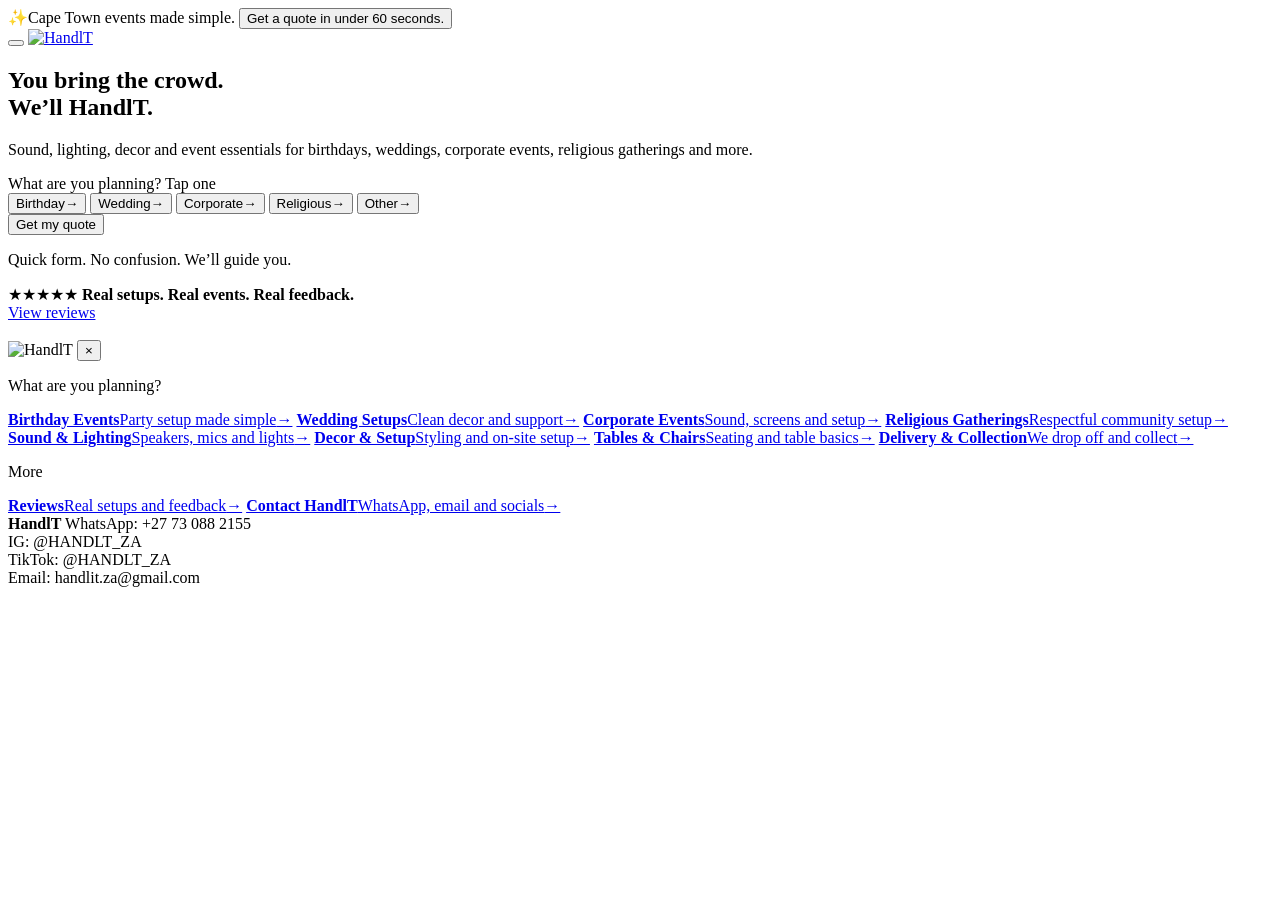
==== index.html @ 9e8d637f "index.html This commit adds a new HTML file for the HandlT event setup service, including meta tags," ====
<!doctype html>
<html lang="en">
<head>
  <meta charset="utf-8">
  <meta name="viewport" content="width=device-width, initial-scale=1, viewport-fit=cover">
  <meta name="theme-color" content="#F5E6CA">
  <meta name="description" content="HandlT makes event setup simple. Choose your event type and get a quote for sound, lighting, decor and essentials in under 60 seconds.">
  <link rel="preload" href="assets/handlt-logo.png" as="image">
  <title>HandlT | You bring the crowd. We&rsquo;ll HandlT.</title>
  <link rel="preconnect" href="https://fonts.googleapis.com">
  <link rel="preconnect" href="https://fonts.gstatic.com" crossorigin>
  <link rel="stylesheet" href="https://fonts.googleapis.com/css2?family=Inter:wght@400;500;600;700;800&family=Montserrat:wght@600;700;800;900&display=swap">
  <link rel="stylesheet" href="styles.css">
</head>
<body class="home">
  <div class="page-shell">
    <div class="announcement" role="banner"><span aria-hidden="true">&#10024;</span><span>Cape Town events made simple. <button type="button" data-open-quote>Get a quote in under 60 seconds.</button></span></div>
    <header class="topbar" aria-label="Main header">
      <button class="icon-button" type="button" aria-label="Open menu" aria-controls="site-menu" aria-expanded="false" data-open-menu>
        <span class="menu-lines" aria-hidden="true"><span></span></span>
      </button>
      <a class="brand" href="index.html" aria-label="HandlT home"><img src="assets/handlt-logo.png" alt="HandlT"></a>
    </header>

    <main class="landing" id="main">
      <section class="hero-copy" aria-labelledby="hero-title">
        <h1 class="hero-title" id="hero-title">You bring the crowd.<br><span class="accent">We&rsquo;ll HandlT.</span></h1>
        <p class="hero-subtitle">Sound, lighting, decor and event essentials for birthdays, weddings, corporate events, religious gatherings and more.</p>
        <div class="section-kicker" aria-label="Choose what you are planning">
          <span>What are you planning?</span>
          <span>Tap one</span>
        </div>
      </section>

      <section class="event-grid" aria-label="Popular event types">
        <button class="event-card" type="button" data-event="Birthday" data-open-quote><span class="card-art" aria-hidden="true"><img src="assets/birthday-collage.svg" alt=""></span><span class="card-footer"><span class="card-title">Birthday</span><span class="card-arrow" aria-hidden="true">&rarr;</span></span></button>
        <button class="event-card" type="button" data-event="Wedding" data-open-quote><span class="card-art" aria-hidden="true"><img src="assets/wedding-collage.svg" alt=""></span><span class="card-footer"><span class="card-title">Wedding</span><span class="card-arrow" aria-hidden="true">&rarr;</span></span></button>
        <button class="event-card" type="button" data-event="Corporate" data-open-quote><span class="card-art" aria-hidden="true"><img src="assets/corporate-collage.svg" alt=""></span><span class="card-footer"><span class="card-title">Corporate</span><span class="card-arrow" aria-hidden="true">&rarr;</span></span></button>
        <button class="event-card" type="button" data-event="Religious" data-open-quote><span class="card-art" aria-hidden="true"><img src="assets/religious-collage.svg" alt=""></span><span class="card-footer"><span class="card-title">Religious</span><span class="card-arrow" aria-hidden="true">&rarr;</span></span></button>
        <button class="event-card" type="button" data-event="Other" data-open-quote><span class="card-art" aria-hidden="true"><img src="assets/other-collage.svg" alt=""></span><span class="card-footer"><span class="card-title">Other</span><span class="card-arrow" aria-hidden="true">&rarr;</span></span></button>
      </section>

      <section class="quote-inline" aria-label="Get a quote">
        <button class="primary-cta" type="button" data-open-quote>Get my quote</button>
        <p class="cta-helper">Quick form. No confusion. We&rsquo;ll guide you.</p>
      </section>
    </main>

    <section class="trust-strip" aria-label="Reviews and social proof">
      <div class="trust-copy">
        <span class="stars" aria-label="Five stars">&#9733;&#9733;&#9733;&#9733;&#9733;</span>
        <strong>Real setups. Real events. Real feedback.</strong>
      </div>
      <a href="reviews.html">View reviews</a>
    </section>
  </div>

  <a class="floating-chat" href="https://wa.me/27730882155?text=Hi%20HandlT%2C%20I%20need%20help%20with%20an%20event%20quote." target="_blank" rel="noopener" aria-label="Chat to HandlT on WhatsApp"><img src="assets/chat-bubble.svg" alt=""></a>

  <div class="drawer-scrim" data-close-menu></div>
  <aside class="drawer" id="site-menu" aria-label="HandlT menu" aria-hidden="true">
    <div class="drawer-head">
      <img class="drawer-logo" src="assets/handlt-logo.png" alt="HandlT">
      <button class="close-button" type="button" aria-label="Close menu" data-close-menu>&times;</button>
    </div>

    <p class="drawer-section-title">What are you planning?</p>
    <nav class="menu-list" aria-label="Service navigation">
      <a class="menu-item" href="quote.html?event=Birthday"><span class="menu-thumb"><img src="assets/birthday-collage.svg" alt=""></span><span class="menu-text"><strong>Birthday Events</strong><span>Party setup made simple</span></span><span class="menu-item-arrow">&rarr;</span></a>
      <a class="menu-item" href="quote.html?event=Wedding"><span class="menu-thumb"><img src="assets/wedding-collage.svg" alt=""></span><span class="menu-text"><strong>Wedding Setups</strong><span>Clean decor and support</span></span><span class="menu-item-arrow">&rarr;</span></a>
      <a class="menu-item" href="quote.html?event=Corporate"><span class="menu-thumb"><img src="assets/corporate-collage.svg" alt=""></span><span class="menu-text"><strong>Corporate Events</strong><span>Sound, screens and setup</span></span><span class="menu-item-arrow">&rarr;</span></a>
      <a class="menu-item" href="quote.html?event=Religious"><span class="menu-thumb"><img src="assets/religious-collage.svg" alt=""></span><span class="menu-text"><strong>Religious Gatherings</strong><span>Respectful community setup</span></span><span class="menu-item-arrow">&rarr;</span></a>
      <a class="menu-item" href="services.html#sound"><span class="menu-thumb"><img src="assets/sound-collage.svg" alt=""></span><span class="menu-text"><strong>Sound &amp; Lighting</strong><span>Speakers, mics and lights</span></span><span class="menu-item-arrow">&rarr;</span></a>
      <a class="menu-item" href="services.html#decor"><span class="menu-thumb"><img src="assets/wedding-collage.svg" alt=""></span><span class="menu-text"><strong>Decor &amp; Setup</strong><span>Styling and on-site setup</span></span><span class="menu-item-arrow">&rarr;</span></a>
      <a class="menu-item" href="services.html#tables"><span class="menu-thumb"><img src="assets/other-collage.svg" alt=""></span><span class="menu-text"><strong>Tables &amp; Chairs</strong><span>Seating and table basics</span></span><span class="menu-item-arrow">&rarr;</span></a>
      <a class="menu-item" href="services.html#delivery"><span class="menu-thumb"><img src="assets/other-collage.svg" alt=""></span><span class="menu-text"><strong>Delivery &amp; Collection</strong><span>We drop off and collect</span></span><span class="menu-item-arrow">&rarr;</span></a>
    </nav>

    <p class="drawer-section-title">More</p>
    <nav class="menu-list" aria-label="More navigation">
      <a class="menu-item" href="reviews.html"><span class="menu-thumb"><img src="assets/reviews-star.svg" alt=""></span><span class="menu-text"><strong>Reviews</strong><span>Real setups and feedback</span></span><span class="menu-item-arrow">&rarr;</span></a>
      <a class="menu-item" href="contact.html"><span class="menu-thumb"><img src="assets/chat-bubble.svg" alt=""></span><span class="menu-text"><strong>Contact HandlT</strong><span>WhatsApp, email and socials</span></span><span class="menu-item-arrow">&rarr;</span></a>
    </nav>

    <div class="drawer-contact">
      <strong>HandlT</strong>
      WhatsApp: +27 73 088 2155<br>
      IG: @HANDLT_ZA<br>
      TikTok: @HANDLT_ZA<br>
      Email: handlit.za@gmail.com
    </div>
  </aside>

  <div class="modal-scrim" data-modal hidden>
    <section class="quote-panel" role="dialog" aria-modal="true" aria-labelledby="quote-title">
      <div class="quote-head">
        <div>
          <p>Event quote</p>
          <h2 id="quote-title">Tell us what you need.</h2>
        </div>
        <button class="close-button" type="button" aria-label="Close quote form" data-close-quote>&times;</button>
      </div>

        <form class="form-grid" data-quote-form>
          <div class="form-row two">
            <label>Event type
              <select class="input" name="eventType" required>
                <option value="">Choose one</option>
                <option>Birthday</option>
                <option>Wedding</option>
                <option>Corporate</option>
                <option>Religious</option>
                <option>Other</option>
              </select>
            </label>
            <label>Event date
              <input class="input" type="date" name="eventDate" required>
            </label>
          </div>

          <div class="form-row two">
            <label>Area / location
              <input class="input" name="location" autocomplete="address-level2" placeholder="Cape Town, venue, area" required>
            </label>
            <label>Guests
              <input class="input" type="number" name="guests" min="1" placeholder="80" required>
            </label>
          </div>

          <fieldset class="checkbox-group">
            <legend>What do you need?</legend>
            <div class="check-pills">
              <label class="check-pill"><input type="checkbox" name="needs" value="Sound"><span>Sound</span></label>
              <label class="check-pill"><input type="checkbox" name="needs" value="Lighting"><span>Lighting</span></label>
              <label class="check-pill"><input type="checkbox" name="needs" value="Decor"><span>Decor</span></label>
              <label class="check-pill"><input type="checkbox" name="needs" value="Tables"><span>Tables</span></label>
              <label class="check-pill"><input type="checkbox" name="needs" value="Chairs"><span>Chairs</span></label>
              <label class="check-pill"><input type="checkbox" name="needs" value="Delivery"><span>Delivery</span></label>
            </div>
          </fieldset>

          <div class="form-row two">
            <label>Name
              <input class="input" name="name" autocomplete="name" placeholder="Your name" required>
            </label>
            <label>WhatsApp number
              <input class="input" name="phone" inputmode="tel" autocomplete="tel" placeholder="073 088 2155" required>
            </label>
          </div>

          <div class="form-row">
            <label>Extra notes
              <textarea class="input" name="notes" placeholder="Tell us the vibe, venue, timing or what you already have."></textarea>
            </label>
          </div>

          <div class="file-row" aria-label="Optional uploads">
            <label class="file-tile">Inspiration photo<input type="file" name="inspiration" accept="image/*"></label>
            <label class="file-tile">Venue photo<input type="file" name="venue" accept="image/*"></label>
          </div>

          <div class="form-actions">
            <button class="primary-cta" type="submit">Get my quote</button>
            <p class="form-note">This opens WhatsApp with your details ready to send. You can attach your photos there too.</p>
          </div>
        </form>

        <div class="success-box" data-success>
          <strong>Thanks, we&rsquo;ve got your event details.</strong>
          The HandlT team will contact you shortly with the best setup options. WhatsApp should already be open with your message ready &mdash; just hit send.
          <a href="https://wa.me/27730882155" target="_blank" rel="noopener" data-whatsapp-summary>Open WhatsApp again</a>
        </div>
    </section>
  </div>

  <script src="app.js"></script>
</body>
</html>
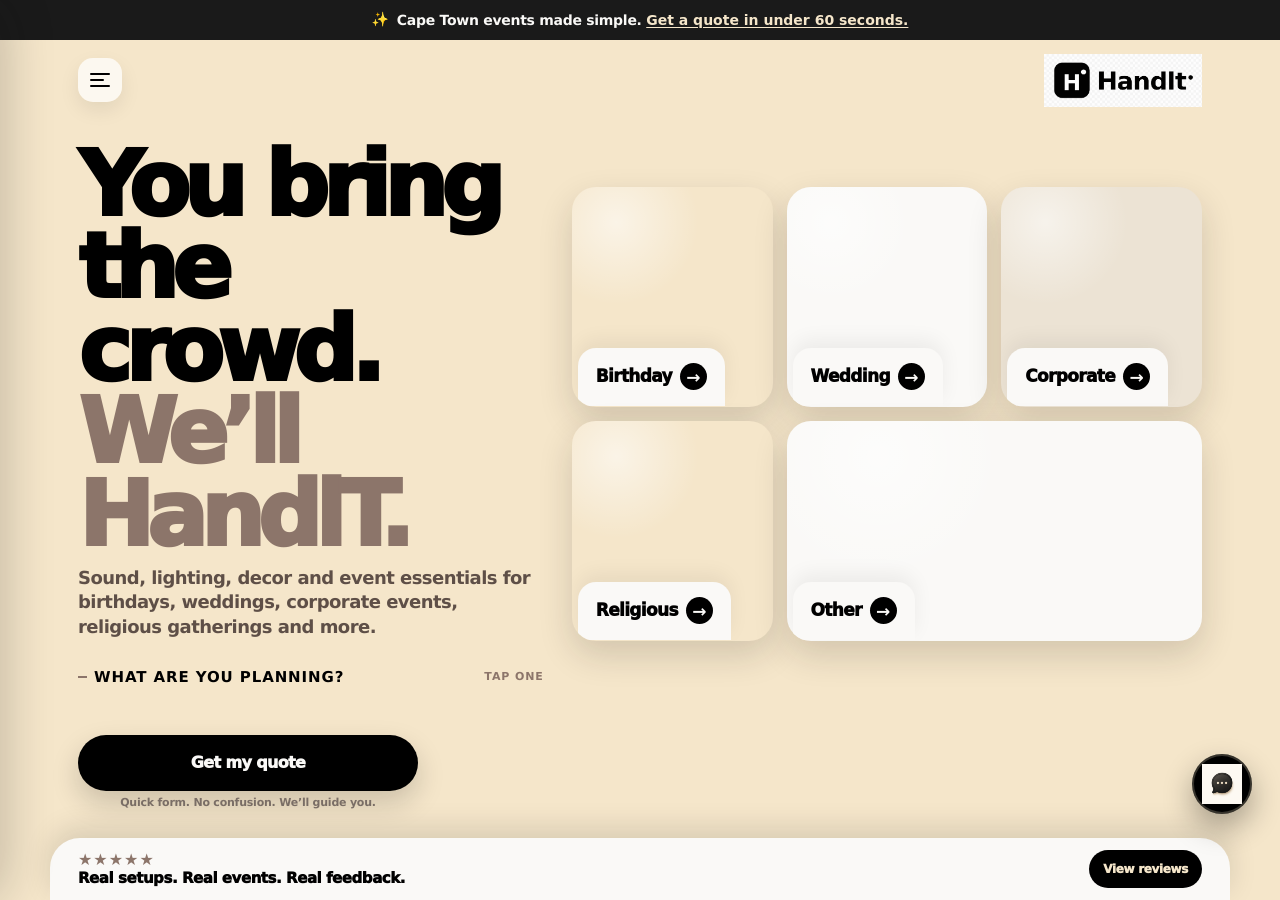
==== commit 3ff204b6: "Refactor HTML structure for announcements and quotes Refactor announcement section and quote form la" ====
--- a/index.html
+++ b/index.html
@@ -12,20 +12,36 @@
   <link rel="stylesheet" href="https://fonts.googleapis.com/css2?family=Inter:wght@400;500;600;700;800&family=Montserrat:wght@600;700;800;900&display=swap">
   <link rel="stylesheet" href="styles.css">
 </head>
+
 <body class="home">
   <div class="page-shell">
-    <div class="announcement" role="banner"><span aria-hidden="true">&#10024;</span><span>Cape Town events made simple. <button type="button" data-open-quote>Get a quote in under 60 seconds.</button></span></div>
+
+    <div class="announcement" role="banner">
+      <span aria-hidden="true">&#10024;</span>
+      <span>Cape Town events made simple. <button type="button" data-open-quote>Get a quote in under 60 seconds.</button></span>
+    </div>
+
     <header class="topbar" aria-label="Main header">
       <button class="icon-button" type="button" aria-label="Open menu" aria-controls="site-menu" aria-expanded="false" data-open-menu>
         <span class="menu-lines" aria-hidden="true"><span></span></span>
       </button>
-      <a class="brand" href="index.html" aria-label="HandlT home"><img src="assets/handlt-logo.png" alt="HandlT"></a>
+
+      <a class="brand" href="index.html" aria-label="HandlT home">
+        <img src="assets/handlt-logo.png" alt="HandlT">
+      </a>
     </header>
 
     <main class="landing" id="main">
       <section class="hero-copy" aria-labelledby="hero-title">
-        <h1 class="hero-title" id="hero-title">You bring the crowd.<br><span class="accent">We&rsquo;ll HandlT.</span></h1>
-        <p class="hero-subtitle">Sound, lighting, decor and event essentials for birthdays, weddings, corporate events, religious gatherings and more.</p>
+        <h1 class="hero-title" id="hero-title">
+          You bring the crowd.<br>
+          <span class="accent">We&rsquo;ll HandlT.</span>
+        </h1>
+
+        <p class="hero-subtitle">
+          Sound, lighting, decor and event essentials for birthdays, weddings, corporate events, religious gatherings and more.
+        </p>
+
         <div class="section-kicker" aria-label="Choose what you are planning">
           <span>What are you planning?</span>
           <span>Tap one</span>
@@ -33,11 +49,57 @@
       </section>
 
       <section class="event-grid" aria-label="Popular event types">
-        <button class="event-card" type="button" data-event="Birthday" data-open-quote><span class="card-art" aria-hidden="true"><img src="assets/birthday-collage.svg" alt=""></span><span class="card-footer"><span class="card-title">Birthday</span><span class="card-arrow" aria-hidden="true">&rarr;</span></span></button>
-        <button class="event-card" type="button" data-event="Wedding" data-open-quote><span class="card-art" aria-hidden="true"><img src="assets/wedding-collage.svg" alt=""></span><span class="card-footer"><span class="card-title">Wedding</span><span class="card-arrow" aria-hidden="true">&rarr;</span></span></button>
-        <button class="event-card" type="button" data-event="Corporate" data-open-quote><span class="card-art" aria-hidden="true"><img src="assets/corporate-collage.svg" alt=""></span><span class="card-footer"><span class="card-title">Corporate</span><span class="card-arrow" aria-hidden="true">&rarr;</span></span></button>
-        <button class="event-card" type="button" data-event="Religious" data-open-quote><span class="card-art" aria-hidden="true"><img src="assets/religious-collage.svg" alt=""></span><span class="card-footer"><span class="card-title">Religious</span><span class="card-arrow" aria-hidden="true">&rarr;</span></span></button>
-        <button class="event-card" type="button" data-event="Other" data-open-quote><span class="card-art" aria-hidden="true"><img src="assets/other-collage.svg" alt=""></span><span class="card-footer"><span class="card-title">Other</span><span class="card-arrow" aria-hidden="true">&rarr;</span></span></button>
+
+        <button class="event-card" type="button" data-event="Birthday" data-open-quote>
+          <span class="card-art" aria-hidden="true">
+            <img src="assets/birthday-collage.png" alt="">
+          </span>
+          <span class="card-footer">
+            <span class="card-title">Birthday</span>
+            <span class="card-arrow" aria-hidden="true">&rarr;</span>
+          </span>
+        </button>
+
+        <button class="event-card" type="button" data-event="Wedding" data-open-quote>
+          <span class="card-art" aria-hidden="true">
+            <img src="assets/wedding-collage.png" alt="">
+          </span>
+          <span class="card-footer">
+            <span class="card-title">Wedding</span>
+            <span class="card-arrow" aria-hidden="true">&rarr;</span>
+          </span>
+        </button>
+
+        <button class="event-card" type="button" data-event="Corporate" data-open-quote>
+          <span class="card-art" aria-hidden="true">
+            <img src="assets/corporate-collage.png" alt="">
+          </span>
+          <span class="card-footer">
+            <span class="card-title">Corporate</span>
+            <span class="card-arrow" aria-hidden="true">&rarr;</span>
+          </span>
+        </button>
+
+        <button class="event-card" type="button" data-event="Religious" data-open-quote>
+          <span class="card-art" aria-hidden="true">
+            <img src="assets/religious-collage.png" alt="">
+          </span>
+          <span class="card-footer">
+            <span class="card-title">Religious</span>
+            <span class="card-arrow" aria-hidden="true">&rarr;</span>
+          </span>
+        </button>
+
+        <button class="event-card" type="button" data-event="Other" data-open-quote>
+          <span class="card-art" aria-hidden="true">
+            <img src="assets/other-collage.png" alt="">
+          </span>
+          <span class="card-footer">
+            <span class="card-title">Other</span>
+            <span class="card-arrow" aria-hidden="true">&rarr;</span>
+          </span>
+        </button>
+
       </section>
 
       <section class="quote-inline" aria-label="Get a quote">
@@ -53,11 +115,15 @@
       </div>
       <a href="reviews.html">View reviews</a>
     </section>
+
   </div>
 
-  <a class="floating-chat" href="https://wa.me/27730882155?text=Hi%20HandlT%2C%20I%20need%20help%20with%20an%20event%20quote." target="_blank" rel="noopener" aria-label="Chat to HandlT on WhatsApp"><img src="assets/chat-bubble.svg" alt=""></a>
+  <a class="floating-chat" href="https://wa.me/27730882155?text=Hi%20HandlT%2C%20I%20need%20help%20with%20an%20event%20quote." target="_blank" rel="noopener" aria-label="Chat to HandlT on WhatsApp">
+    <img src="assets/chat-bubble.png" alt="">
+  </a>
 
   <div class="drawer-scrim" data-close-menu></div>
+
   <aside class="drawer" id="site-menu" aria-label="HandlT menu" aria-hidden="true">
     <div class="drawer-head">
       <img class="drawer-logo" src="assets/handlt-logo.png" alt="HandlT">
@@ -65,21 +131,125 @@
     </div>
 
     <p class="drawer-section-title">What are you planning?</p>
+
     <nav class="menu-list" aria-label="Service navigation">
-      <a class="menu-item" href="quote.html?event=Birthday"><span class="menu-thumb"><img src="assets/birthday-collage.svg" alt=""></span><span class="menu-text"><strong>Birthday Events</strong><span>Party setup made simple</span></span><span class="menu-item-arrow">&rarr;</span></a>
-      <a class="menu-item" href="quote.html?event=Wedding"><span class="menu-thumb"><img src="assets/wedding-collage.svg" alt=""></span><span class="menu-text"><strong>Wedding Setups</strong><span>Clean decor and support</span></span><span class="menu-item-arrow">&rarr;</span></a>
-      <a class="menu-item" href="quote.html?event=Corporate"><span class="menu-thumb"><img src="assets/corporate-collage.svg" alt=""></span><span class="menu-text"><strong>Corporate Events</strong><span>Sound, screens and setup</span></span><span class="menu-item-arrow">&rarr;</span></a>
-      <a class="menu-item" href="quote.html?event=Religious"><span class="menu-thumb"><img src="assets/religious-collage.svg" alt=""></span><span class="menu-text"><strong>Religious Gatherings</strong><span>Respectful community setup</span></span><span class="menu-item-arrow">&rarr;</span></a>
-      <a class="menu-item" href="services.html#sound"><span class="menu-thumb"><img src="assets/sound-collage.svg" alt=""></span><span class="menu-text"><strong>Sound &amp; Lighting</strong><span>Speakers, mics and lights</span></span><span class="menu-item-arrow">&rarr;</span></a>
-      <a class="menu-item" href="services.html#decor"><span class="menu-thumb"><img src="assets/wedding-collage.svg" alt=""></span><span class="menu-text"><strong>Decor &amp; Setup</strong><span>Styling and on-site setup</span></span><span class="menu-item-arrow">&rarr;</span></a>
-      <a class="menu-item" href="services.html#tables"><span class="menu-thumb"><img src="assets/other-collage.svg" alt=""></span><span class="menu-text"><strong>Tables &amp; Chairs</strong><span>Seating and table basics</span></span><span class="menu-item-arrow">&rarr;</span></a>
-      <a class="menu-item" href="services.html#delivery"><span class="menu-thumb"><img src="assets/other-collage.svg" alt=""></span><span class="menu-text"><strong>Delivery &amp; Collection</strong><span>We drop off and collect</span></span><span class="menu-item-arrow">&rarr;</span></a>
+
+      <a class="menu-item" href="quote.html?event=Birthday">
+        <span class="menu-thumb">
+          <img src="assets/birthday-collage.png" alt="">
+        </span>
+        <span class="menu-text">
+          <strong>Birthday Events</strong>
+          <span>Party setup made simple</span>
+        </span>
+        <span class="menu-item-arrow">&rarr;</span>
+      </a>
+
+      <a class="menu-item" href="quote.html?event=Wedding">
+        <span class="menu-thumb">
+          <img src="assets/wedding-collage.png" alt="">
+        </span>
+        <span class="menu-text">
+          <strong>Wedding Setups</strong>
+          <span>Clean decor and support</span>
+        </span>
+        <span class="menu-item-arrow">&rarr;</span>
+      </a>
+
+      <a class="menu-item" href="quote.html?event=Corporate">
+        <span class="menu-thumb">
+          <img src="assets/corporate-collage.png" alt="">
+        </span>
+        <span class="menu-text">
+          <strong>Corporate Events</strong>
+          <span>Sound, screens and setup</span>
+        </span>
+        <span class="menu-item-arrow">&rarr;</span>
+      </a>
+
+      <a class="menu-item" href="quote.html?event=Religious">
+        <span class="menu-thumb">
+          <img src="assets/religious-collage.png" alt="">
+        </span>
+        <span class="menu-text">
+          <strong>Religious Gatherings</strong>
+          <span>Respectful community setup</span>
+        </span>
+        <span class="menu-item-arrow">&rarr;</span>
+      </a>
+
+      <a class="menu-item" href="services.html#sound">
+        <span class="menu-thumb">
+          <img src="assets/corporate-collage.png" alt="">
+        </span>
+        <span class="menu-text">
+          <strong>Sound &amp; Lighting</strong>
+          <span>Speakers, mics and lights</span>
+        </span>
+        <span class="menu-item-arrow">&rarr;</span>
+      </a>
+
+      <a class="menu-item" href="services.html#decor">
+        <span class="menu-thumb">
+          <img src="assets/wedding-collage.png" alt="">
+        </span>
+        <span class="menu-text">
+          <strong>Decor &amp; Setup</strong>
+          <span>Styling and on-site setup</span>
+        </span>
+        <span class="menu-item-arrow">&rarr;</span>
+      </a>
+
+      <a class="menu-item" href="services.html#tables">
+        <span class="menu-thumb">
+          <img src="assets/other-collage.png" alt="">
+        </span>
+        <span class="menu-text">
+          <strong>Tables &amp; Chairs</strong>
+          <span>Seating and table basics</span>
+        </span>
+        <span class="menu-item-arrow">&rarr;</span>
+      </a>
+
+      <a class="menu-item" href="services.html#delivery">
+        <span class="menu-thumb">
+          <img src="assets/other-collage.png" alt="">
+        </span>
+        <span class="menu-text">
+          <strong>Delivery &amp; Collection</strong>
+          <span>We drop off and collect</span>
+        </span>
+        <span class="menu-item-arrow">&rarr;</span>
+      </a>
+
     </nav>
 
     <p class="drawer-section-title">More</p>
+
     <nav class="menu-list" aria-label="More navigation">
-      <a class="menu-item" href="reviews.html"><span class="menu-thumb"><img src="assets/reviews-star.svg" alt=""></span><span class="menu-text"><strong>Reviews</strong><span>Real setups and feedback</span></span><span class="menu-item-arrow">&rarr;</span></a>
-      <a class="menu-item" href="contact.html"><span class="menu-thumb"><img src="assets/chat-bubble.svg" alt=""></span><span class="menu-text"><strong>Contact HandlT</strong><span>WhatsApp, email and socials</span></span><span class="menu-item-arrow">&rarr;</span></a>
+
+      <a class="menu-item" href="reviews.html">
+        <span class="menu-thumb">
+          <img src="assets/reviews-star.png" alt="">
+        </span>
+        <span class="menu-text">
+          <strong>Reviews</strong>
+          <span>Real setups and feedback</span>
+        </span>
+        <span class="menu-item-arrow">&rarr;</span>
+      </a>
+
+      <a class="menu-item" href="contact.html">
+        <span class="menu-thumb">
+          <img src="assets/chat-bubble.png" alt="">
+        </span>
+        <span class="menu-text">
+          <strong>Contact HandlT</strong>
+          <span>WhatsApp, email and socials</span>
+        </span>
+        <span class="menu-item-arrow">&rarr;</span>
+      </a>
+
     </nav>
 
     <div class="drawer-contact">
@@ -93,6 +263,7 @@
 
   <div class="modal-scrim" data-modal hidden>
     <section class="quote-panel" role="dialog" aria-modal="true" aria-labelledby="quote-title">
+
       <div class="quote-head">
         <div>
           <p>Event quote</p>
@@ -101,75 +272,82 @@
         <button class="close-button" type="button" aria-label="Close quote form" data-close-quote>&times;</button>
       </div>
 
-        <form class="form-grid" data-quote-form>
-          <div class="form-row two">
-            <label>Event type
-              <select class="input" name="eventType" required>
-                <option value="">Choose one</option>
-                <option>Birthday</option>
-                <option>Wedding</option>
-                <option>Corporate</option>
-                <option>Religious</option>
-                <option>Other</option>
-              </select>
-            </label>
-            <label>Event date
-              <input class="input" type="date" name="eventDate" required>
-            </label>
+      <form class="form-grid" data-quote-form>
+
+        <div class="form-row two">
+          <label>Event type
+            <select class="input" name="eventType" required>
+              <option value="">Choose one</option>
+              <option>Birthday</option>
+              <option>Wedding</option>
+              <option>Corporate</option>
+              <option>Religious</option>
+              <option>Other</option>
+            </select>
+          </label>
+
+          <label>Event date
+            <input class="input" type="date" name="eventDate" required>
+          </label>
+        </div>
+
+        <div class="form-row two">
+          <label>Area / location
+            <input class="input" name="location" autocomplete="address-level2" placeholder="Cape Town, venue, area" required>
+          </label>
+
+          <label>Guests
+            <input class="input" type="number" name="guests" min="1" placeholder="80" required>
+          </label>
+        </div>
+
+        <fieldset class="checkbox-group">
+          <legend>What do you need?</legend>
+
+          <div class="check-pills">
+            <label class="check-pill"><input type="checkbox" name="needs" value="Sound"><span>Sound</span></label>
+            <label class="check-pill"><input type="checkbox" name="needs" value="Lighting"><span>Lighting</span></label>
+            <label class="check-pill"><input type="checkbox" name="needs" value="Decor"><span>Decor</span></label>
+            <label class="check-pill"><input type="checkbox" name="needs" value="Tables"><span>Tables</span></label>
+            <label class="check-pill"><input type="checkbox" name="needs" value="Chairs"><span>Chairs</span></label>
+            <label class="check-pill"><input type="checkbox" name="needs" value="Delivery"><span>Delivery</span></label>
           </div>
-
-          <div class="form-row two">
-            <label>Area / location
-              <input class="input" name="location" autocomplete="address-level2" placeholder="Cape Town, venue, area" required>
-            </label>
-            <label>Guests
-              <input class="input" type="number" name="guests" min="1" placeholder="80" required>
-            </label>
-          </div>
-
-          <fieldset class="checkbox-group">
-            <legend>What do you need?</legend>
-            <div class="check-pills">
-              <label class="check-pill"><input type="checkbox" name="needs" value="Sound"><span>Sound</span></label>
-              <label class="check-pill"><input type="checkbox" name="needs" value="Lighting"><span>Lighting</span></label>
-              <label class="check-pill"><input type="checkbox" name="needs" value="Decor"><span>Decor</span></label>
-              <label class="check-pill"><input type="checkbox" name="needs" value="Tables"><span>Tables</span></label>
-              <label class="check-pill"><input type="checkbox" name="needs" value="Chairs"><span>Chairs</span></label>
-              <label class="check-pill"><input type="checkbox" name="needs" value="Delivery"><span>Delivery</span></label>
-            </div>
-          </fieldset>
-
-          <div class="form-row two">
-            <label>Name
-              <input class="input" name="name" autocomplete="name" placeholder="Your name" required>
-            </label>
-            <label>WhatsApp number
-              <input class="input" name="phone" inputmode="tel" autocomplete="tel" placeholder="073 088 2155" required>
-            </label>
-          </div>
-
-          <div class="form-row">
-            <label>Extra notes
-              <textarea class="input" name="notes" placeholder="Tell us the vibe, venue, timing or what you already have."></textarea>
-            </label>
-          </div>
-
-          <div class="file-row" aria-label="Optional uploads">
-            <label class="file-tile">Inspiration photo<input type="file" name="inspiration" accept="image/*"></label>
-            <label class="file-tile">Venue photo<input type="file" name="venue" accept="image/*"></label>
-          </div>
-
-          <div class="form-actions">
-            <button class="primary-cta" type="submit">Get my quote</button>
-            <p class="form-note">This opens WhatsApp with your details ready to send. You can attach your photos there too.</p>
-          </div>
-        </form>
-
-        <div class="success-box" data-success>
-          <strong>Thanks, we&rsquo;ve got your event details.</strong>
-          The HandlT team will contact you shortly with the best setup options. WhatsApp should already be open with your message ready &mdash; just hit send.
-          <a href="https://wa.me/27730882155" target="_blank" rel="noopener" data-whatsapp-summary>Open WhatsApp again</a>
-        </div>
+        </fieldset>
+
+        <div class="form-row two">
+          <label>Name
+            <input class="input" name="name" autocomplete="name" placeholder="Your name" required>
+          </label>
+
+          <label>WhatsApp number
+            <input class="input" name="phone" inputmode="tel" autocomplete="tel" placeholder="073 088 2155" required>
+          </label>
+        </div>
+
+        <div class="form-row">
+          <label>Extra notes
+            <textarea class="input" name="notes" placeholder="Tell us the vibe, venue, timing or what you already have."></textarea>
+          </label>
+        </div>
+
+        <div class="file-row" aria-label="Optional uploads">
+          <label class="file-tile">Inspiration photo<input type="file" name="inspiration" accept="image/*"></label>
+          <label class="file-tile">Venue photo<input type="file" name="venue" accept="image/*"></label>
+        </div>
+
+        <div class="form-actions">
+          <button class="primary-cta" type="submit">Get my quote</button>
+          <p class="form-note">This opens WhatsApp with your details ready to send. You can attach your photos there too.</p>
+        </div>
+
+      </form>
+
+      <div class="success-box" data-success>
+        <strong>Thanks, we&rsquo;ve got your event details.</strong>
+        The HandlT team will contact you shortly with the best setup options. WhatsApp should already be open with your message ready &mdash; just hit send.
+        <a href="https://wa.me/27730882155" target="_blank" rel="noopener" data-whatsapp-summary>Open WhatsApp again</a>
+      </div>
+
     </section>
   </div>
 
--- a/styles.css
+++ b/styles.css
@@ -0,0 +1,1312 @@
+:root {
+  /* Brand palette — these four only, plus tonal tints/shades of them */
+  --handlt-black: #000000;
+  --handlt-charcoal: #1a1a1a;
+  --handlt-cream: #f5e6ca;
+  --handlt-cream-2: #fbf3e2;
+  --handlt-white: #faf9f7;
+  --handlt-offwhite: #faf9f7;
+  --handlt-taupe: #8c756a;
+  --handlt-taupe-light: #b7a89e;
+  --handlt-taupe-dark: #5e4f47;
+  --handlt-muted: #7a6e66;
+  --handlt-soft-grey: #ece3d4;
+  /* legacy aliases so older rules resolve onto the new palette */
+  --handlt-yellow: #8c756a;
+  --handlt-yellow-deep: #5e4f47;
+  --handlt-red: #8c756a;
+  --handlt-blue: #8c756a;
+
+  --font-display: "Montserrat", "Arial Black", system-ui, sans-serif;
+  --font-body: "Inter", system-ui, -apple-system, "Segoe UI", Arial, sans-serif;
+
+  --shadow-card: 0 14px 34px rgba(31, 23, 18, 0.16);
+  --shadow-soft: 0 10px 28px rgba(31, 23, 18, 0.12);
+  --radius-xl: 24px;
+  --radius-lg: 20px;
+  --radius-pill: 999px;
+  --safe-bottom: env(safe-area-inset-bottom, 0px);
+  color-scheme: light;
+}
+
+* {
+  box-sizing: border-box;
+}
+
+html {
+  min-height: 100%;
+  scroll-behavior: smooth;
+}
+
+body {
+  margin: 0;
+  min-height: 100%;
+  background: var(--handlt-cream);
+  color: var(--handlt-black);
+  font-family: var(--font-body);
+  -webkit-font-smoothing: antialiased;
+  text-rendering: geometricPrecision;
+}
+
+.hero-title,
+.page-hero h1,
+.quote-head h2,
+.service-copy h2,
+.card-title,
+.primary-cta,
+.contact-tile strong,
+.contact-tile a,
+.menu-text strong,
+.review-card p {
+  font-family: var(--font-display);
+}
+
+body.menu-open,
+body.modal-open {
+  overflow: hidden;
+}
+
+button,
+a,
+input,
+select,
+textarea {
+  font: inherit;
+}
+
+button,
+a {
+  -webkit-tap-highlight-color: rgba(0, 0, 0, 0);
+}
+
+button {
+  border: 0;
+  cursor: pointer;
+}
+
+a {
+  color: inherit;
+  text-decoration: none;
+}
+
+img {
+  display: block;
+  max-width: 100%;
+}
+
+[hidden] {
+  display: none !important;
+}
+
+.sr-only {
+  position: absolute;
+  width: 1px;
+  height: 1px;
+  padding: 0;
+  margin: -1px;
+  overflow: hidden;
+  clip: rect(0, 0, 0, 0);
+  white-space: nowrap;
+  border: 0;
+}
+
+.page-shell {
+  position: relative;
+  width: 100%;
+  min-height: 100vh;
+  min-height: 100dvh;
+  display: grid;
+  grid-template-rows: auto auto 1fr auto;
+  overflow-x: hidden;
+}
+
+.announcement {
+  display: flex;
+  align-items: center;
+  justify-content: center;
+  gap: 8px;
+  min-height: 34px;
+  padding: 6px 14px;
+  background: var(--handlt-charcoal);
+  color: var(--handlt-white);
+  font-size: 12px;
+  font-weight: 750;
+  letter-spacing: -0.02em;
+  text-align: center;
+}
+
+.announcement strong {
+  color: var(--handlt-cream);
+}
+
+.announcement button {
+  padding: 0;
+  color: var(--handlt-cream);
+  background: transparent;
+  font-weight: 900;
+  text-decoration: underline;
+  text-underline-offset: 2px;
+}
+
+.topbar {
+  position: relative;
+  z-index: 7;
+  display: flex;
+  align-items: center;
+  justify-content: space-between;
+  min-height: 58px;
+  padding: 8px 16px 6px;
+  background: var(--handlt-cream);
+}
+
+.brand {
+  display: inline-flex;
+  align-items: center;
+  justify-content: flex-end;
+  width: 126px;
+  height: 44px;
+}
+
+.brand img {
+  width: 126px;
+  height: auto;
+}
+
+.icon-button {
+  display: inline-flex;
+  align-items: center;
+  justify-content: center;
+  width: 44px;
+  height: 44px;
+  border-radius: 15px;
+  background: rgba(255, 255, 255, 0.72);
+  color: var(--handlt-black);
+  box-shadow: 0 8px 20px rgba(17, 17, 17, 0.08);
+}
+
+.menu-lines {
+  position: relative;
+  width: 20px;
+  height: 14px;
+}
+
+.menu-lines::before,
+.menu-lines::after,
+.menu-lines span {
+  content: "";
+  position: absolute;
+  left: 0;
+  width: 20px;
+  height: 2px;
+  border-radius: 999px;
+  background: currentColor;
+}
+
+.menu-lines::before {
+  top: 0;
+}
+
+.menu-lines span {
+  top: 6px;
+  width: 14px;
+}
+
+.menu-lines::after {
+  bottom: 0;
+}
+
+.landing {
+  width: 100%;
+  max-width: 1180px;
+  margin: 0 auto;
+  padding: 0 16px 10px;
+  display: flex;
+  flex-direction: column;
+  justify-content: start;
+  gap: 10px;
+}
+
+.hero-copy {
+  max-width: 560px;
+  padding-top: 3px;
+}
+
+.hero-title {
+  margin: 0;
+  font-size: clamp(40px, 11.3vw, 54px);
+  line-height: 0.92;
+  font-weight: 950;
+  letter-spacing: -0.075em;
+  color: var(--handlt-black);
+}
+
+.hero-title .accent {
+  color: var(--handlt-red);
+}
+
+.hero-subtitle {
+  max-width: 36rem;
+  margin: 10px 0 0;
+  color: var(--handlt-taupe-dark);
+  font-size: clamp(13px, 3.55vw, 16px);
+  line-height: 1.35;
+  font-weight: 650;
+  letter-spacing: -0.03em;
+}
+
+.section-kicker {
+  display: flex;
+  align-items: center;
+  justify-content: space-between;
+  gap: 10px;
+  margin: 10px 0 0;
+  font-size: 13px;
+  font-weight: 800;
+  letter-spacing: 0.06em;
+  text-transform: uppercase;
+}
+
+.section-kicker span:first-child {
+  position: relative;
+  padding-left: 16px;
+}
+
+.section-kicker span:first-child::before {
+  content: "";
+  position: absolute;
+  left: 0;
+  top: 50%;
+  width: 9px;
+  height: 2px;
+  background: var(--handlt-taupe);
+  transform: translateY(-50%);
+}
+
+.section-kicker span:last-child {
+  color: var(--handlt-taupe);
+  font-size: 11px;
+  font-weight: 800;
+}
+
+.event-grid {
+  display: grid;
+  grid-template-columns: repeat(2, minmax(0, 1fr));
+  grid-template-areas:
+    "birthday wedding"
+    "corporate religious"
+    "other other";
+  gap: 10px;
+}
+
+.event-card {
+  position: relative;
+  min-height: 134px;
+  min-height: clamp(112px, 15.4vh, 155px);
+  overflow: hidden;
+  display: flex;
+  flex-direction: column;
+  justify-content: space-between;
+  border-radius: var(--radius-xl);
+  background: var(--handlt-cream);
+  box-shadow: var(--shadow-card);
+  transform: translateY(0) scale(1);
+  transition: transform 180ms ease, box-shadow 180ms ease, filter 180ms ease;
+  isolation: isolate;
+  text-align: left;
+}
+
+.event-card::before {
+  content: "";
+  position: absolute;
+  inset: 0;
+  z-index: -1;
+  background: radial-gradient(circle at 22% 16%, rgba(255, 255, 255, 0.55), transparent 34%);
+}
+
+.event-card:hover,
+.event-card:focus-visible {
+  transform: translateY(-3px) scale(1.01);
+  box-shadow: 0 18px 38px rgba(17, 17, 17, 0.2);
+  outline: none;
+}
+
+.event-card:active {
+  transform: translateY(0) scale(0.985);
+}
+
+.event-card[data-event="Birthday"] {
+  grid-area: birthday;
+}
+
+.event-card[data-event="Wedding"] {
+  grid-area: wedding;
+  background: var(--handlt-white);
+}
+
+.event-card[data-event="Corporate"] {
+  grid-area: corporate;
+  background: var(--handlt-soft-grey);
+}
+
+.event-card[data-event="Religious"] {
+  grid-area: religious;
+  background: var(--handlt-cream);
+}
+
+.event-card[data-event="Other"] {
+  grid-area: other;
+  min-height: 104px;
+  min-height: clamp(88px, 12vh, 118px);
+  background: var(--handlt-white);
+}
+
+.card-art {
+  position: relative;
+  flex: 1 1 auto;
+  min-height: 0;
+}
+
+.card-art img {
+  position: absolute;
+  inset: 0;
+  width: 100%;
+  height: 100%;
+  object-fit: contain;
+  object-position: center 52%;
+  padding: 4px 6px 0;
+  transform: scale(1.14);
+}
+
+.event-card[data-event="Other"] .card-art img {
+  object-position: center 46%;
+  transform: scale(1.04);
+  padding-top: 0;
+}
+
+.card-footer {
+  display: flex;
+  align-items: center;
+  justify-content: space-between;
+  gap: 8px;
+  min-height: 44px;
+  margin: 0;
+  padding: 0 13px 0 15px;
+  background: var(--handlt-white);
+  border-radius: 18px 18px 0 0;
+  color: var(--handlt-black);
+  box-shadow: 0 -8px 20px rgba(17, 17, 17, 0.06);
+}
+
+.card-title {
+  font-size: 14px;
+  line-height: 1;
+  font-weight: 950;
+  letter-spacing: -0.04em;
+}
+
+.card-arrow {
+  display: inline-grid;
+  place-items: center;
+  width: 27px;
+  height: 27px;
+  border-radius: 50%;
+  color: var(--handlt-white);
+  background: var(--handlt-black);
+  font-size: 17px;
+  font-weight: 900;
+}
+
+.quote-inline {
+  display: grid;
+  grid-template-columns: 1fr;
+  gap: 6px;
+  padding-top: 2px;
+}
+
+.primary-cta {
+  display: inline-flex;
+  align-items: center;
+  justify-content: center;
+  width: 100%;
+  min-height: 56px;
+  border-radius: var(--radius-pill);
+  background: var(--handlt-black);
+  color: var(--handlt-white);
+  box-shadow: 0 12px 28px rgba(17, 17, 17, 0.18);
+  font-size: 16px;
+  font-weight: 950;
+  letter-spacing: -0.04em;
+  transition: transform 180ms ease, box-shadow 180ms ease;
+}
+
+.primary-cta:hover,
+.primary-cta:focus-visible {
+  transform: translateY(-2px);
+  box-shadow: 0 16px 32px rgba(17, 17, 17, 0.24);
+  outline: none;
+}
+
+.primary-cta:active {
+  transform: scale(0.985);
+}
+
+.cta-helper {
+  margin: 0;
+  color: var(--handlt-muted);
+  font-size: 11px;
+  line-height: 1.1;
+  font-weight: 800;
+  text-align: center;
+  letter-spacing: -0.02em;
+}
+
+.trust-strip {
+  position: relative;
+  z-index: 5;
+  display: flex;
+  align-items: center;
+  justify-content: space-between;
+  gap: 12px;
+  width: 100%;
+  min-height: 62px;
+  padding: 10px 16px calc(10px + var(--safe-bottom));
+  background: var(--handlt-white);
+  border-radius: 24px 24px 0 0;
+  box-shadow: 0 -10px 28px rgba(17, 17, 17, 0.12);
+}
+
+.trust-copy {
+  min-width: 0;
+}
+
+.stars {
+  display: block;
+  color: var(--handlt-red);
+  font-size: 14px;
+  line-height: 1;
+  letter-spacing: 1px;
+  font-weight: 900;
+}
+
+.trust-copy strong {
+  display: block;
+  margin-top: 3px;
+  color: var(--handlt-black);
+  font-size: 12px;
+  line-height: 1.05;
+  font-weight: 950;
+  letter-spacing: -0.03em;
+}
+
+.trust-strip a,
+.trust-strip button {
+  flex: 0 0 auto;
+  min-height: 38px;
+  display: inline-flex;
+  align-items: center;
+  justify-content: center;
+  padding: 0 14px;
+  border-radius: var(--radius-pill);
+  background: var(--handlt-black);
+  color: var(--handlt-cream);
+  font-size: 12px;
+  font-weight: 950;
+  letter-spacing: -0.03em;
+}
+
+.floating-chat {
+  position: fixed;
+  z-index: 18;
+  right: 16px;
+  bottom: calc(76px + var(--safe-bottom));
+  display: inline-flex;
+  align-items: center;
+  justify-content: center;
+  width: 60px;
+  height: 60px;
+  border-radius: 50%;
+  background: var(--handlt-black);
+  box-shadow: 0 13px 30px rgba(0, 0, 0, 0.32);
+  transition: transform 180ms ease, box-shadow 180ms ease;
+}
+
+.floating-chat::after {
+  content: "";
+  position: absolute;
+  inset: 0;
+  border-radius: 50%;
+  box-shadow: inset 0 0 0 2px rgba(245, 230, 202, 0.22);
+  pointer-events: none;
+}
+
+.floating-chat:hover,
+.floating-chat:focus-visible {
+  transform: translateY(-2px) scale(1.03);
+  outline: none;
+}
+
+.floating-chat img {
+  width: 40px;
+  height: 40px;
+}
+
+.drawer-scrim,
+.modal-scrim {
+  position: fixed;
+  inset: 0;
+  z-index: 30;
+  background: rgba(17, 17, 17, 0.38);
+  opacity: 0;
+  pointer-events: none;
+  transition: opacity 220ms ease;
+}
+
+.drawer-scrim.is-open,
+.modal-scrim.is-open {
+  opacity: 1;
+  pointer-events: auto;
+}
+
+.drawer {
+  position: fixed;
+  z-index: 31;
+  inset: 0 auto 0 0;
+  width: min(88vw, 392px);
+  height: 100vh;
+  height: 100dvh;
+  display: flex;
+  flex-direction: column;
+  padding: 14px 16px calc(18px + var(--safe-bottom));
+  background: var(--handlt-white);
+  border-radius: 0 28px 28px 0;
+  box-shadow: 20px 0 50px rgba(17, 17, 17, 0.22);
+  transform: translateX(-104%);
+  transition: transform 260ms cubic-bezier(.2, .8, .2, 1);
+}
+
+.drawer.is-open {
+  transform: translateX(0);
+}
+
+.drawer-head {
+  display: flex;
+  align-items: center;
+  justify-content: space-between;
+  gap: 10px;
+  min-height: 50px;
+}
+
+.drawer-logo {
+  width: 122px;
+}
+
+.close-button {
+  display: inline-grid;
+  place-items: center;
+  width: 42px;
+  height: 42px;
+  border-radius: 14px;
+  background: var(--handlt-soft-grey);
+  color: var(--handlt-black);
+  font-size: 24px;
+  line-height: 1;
+  font-weight: 700;
+}
+
+.drawer-section-title {
+  margin: 18px 0 8px;
+  color: var(--handlt-muted);
+  font-size: 12px;
+  font-weight: 950;
+  letter-spacing: -0.02em;
+  text-transform: uppercase;
+}
+
+.menu-list {
+  display: grid;
+  gap: 7px;
+}
+
+.menu-item {
+  display: grid;
+  grid-template-columns: 50px 1fr auto;
+  align-items: center;
+  gap: 12px;
+  min-height: 58px;
+  padding: 6px 0;
+  border-radius: 18px;
+  color: var(--handlt-black);
+}
+
+.menu-thumb {
+  position: relative;
+  display: grid;
+  place-items: center;
+  width: 50px;
+  height: 50px;
+  overflow: hidden;
+  border-radius: 16px;
+  background: var(--handlt-cream);
+  box-shadow: inset 0 0 0 1px rgba(0, 0, 0, 0.05);
+}
+
+.menu-thumb img {
+  width: 70px;
+  max-width: none;
+  transform: scale(1.2);
+}
+
+.menu-text strong {
+  display: block;
+  font-size: 15px;
+  line-height: 1.05;
+  font-weight: 950;
+  letter-spacing: -0.04em;
+}
+
+.menu-text span {
+  display: block;
+  margin-top: 3px;
+  color: var(--handlt-muted);
+  font-size: 12px;
+  line-height: 1.1;
+  font-weight: 650;
+}
+
+.menu-item-arrow {
+  display: inline-grid;
+  place-items: center;
+  width: 28px;
+  height: 28px;
+  border-radius: 50%;
+  background: var(--handlt-soft-grey);
+  font-size: 16px;
+  font-weight: 900;
+}
+
+.drawer-contact {
+  margin-top: auto;
+  padding-top: 18px;
+  color: var(--handlt-muted);
+  font-size: 12px;
+  line-height: 1.6;
+  font-weight: 750;
+}
+
+.drawer-contact strong {
+  display: block;
+  margin-bottom: 4px;
+  color: var(--handlt-black);
+  font-size: 13px;
+  font-weight: 950;
+}
+
+.modal-scrim {
+  z-index: 40;
+  display: grid;
+  place-items: end center;
+  padding: 16px 12px 0;
+}
+
+.quote-panel {
+  position: relative;
+  width: min(100%, 540px);
+  max-height: calc(100vh - 32px);
+  max-height: calc(100dvh - 32px);
+  overflow: auto;
+  background: var(--handlt-white);
+  border-radius: 28px 28px 0 0;
+  box-shadow: 0 -20px 60px rgba(17, 17, 17, 0.3);
+  padding: 16px 16px calc(18px + var(--safe-bottom));
+  transform: translateY(102%);
+  transition: transform 260ms cubic-bezier(.2, .8, .2, 1);
+}
+
+.modal-scrim.is-open .quote-panel {
+  transform: translateY(0);
+}
+
+.quote-head {
+  display: flex;
+  align-items: flex-start;
+  justify-content: space-between;
+  gap: 12px;
+  margin-bottom: 14px;
+}
+
+.quote-head p {
+  margin: 0;
+  color: var(--handlt-red);
+  font-size: 12px;
+  font-weight: 950;
+  letter-spacing: -0.02em;
+  text-transform: uppercase;
+}
+
+.quote-head h2 {
+  margin: 3px 0 0;
+  font-size: 28px;
+  line-height: 0.96;
+  font-weight: 950;
+  letter-spacing: -0.065em;
+}
+
+.form-grid {
+  display: grid;
+  gap: 11px;
+}
+
+.form-row {
+  display: grid;
+  gap: 6px;
+}
+
+.form-row.two {
+  grid-template-columns: 1fr 1fr;
+  gap: 9px;
+}
+
+.form-row label,
+.checkbox-group legend {
+  color: var(--handlt-black);
+  font-size: 12px;
+  line-height: 1;
+  font-weight: 950;
+  letter-spacing: -0.02em;
+}
+
+.input,
+select,
+textarea {
+  width: 100%;
+  min-height: 48px;
+  border: 2px solid rgba(17, 17, 17, 0.08);
+  border-radius: 16px;
+  background: #fbfbfb;
+  color: var(--handlt-black);
+  padding: 0 14px;
+  outline: none;
+  font-size: 15px;
+  font-weight: 750;
+  letter-spacing: -0.03em;
+  transition: border-color 160ms ease, box-shadow 160ms ease, background 160ms ease;
+}
+
+textarea.input {
+  min-height: 88px;
+  resize: vertical;
+  padding-top: 12px;
+}
+
+.input:focus,
+select:focus,
+textarea:focus {
+  border-color: var(--handlt-taupe);
+  background: var(--handlt-white);
+  box-shadow: 0 0 0 4px rgba(140, 117, 106, 0.22);
+}
+
+.checkbox-group {
+  display: grid;
+  gap: 9px;
+  margin: 0;
+  padding: 0;
+  border: 0;
+}
+
+.check-pills {
+  display: flex;
+  flex-wrap: wrap;
+  gap: 8px;
+}
+
+.check-pill {
+  position: relative;
+  display: inline-flex;
+}
+
+.check-pill input {
+  position: absolute;
+  opacity: 0;
+  pointer-events: none;
+}
+
+.check-pill span {
+  display: inline-flex;
+  align-items: center;
+  justify-content: center;
+  min-height: 40px;
+  padding: 0 13px;
+  border-radius: var(--radius-pill);
+  background: var(--handlt-soft-grey);
+  color: var(--handlt-black);
+  font-size: 13px;
+  font-weight: 900;
+  letter-spacing: -0.03em;
+  transition: background 160ms ease, transform 160ms ease;
+}
+
+.check-pill input:checked + span {
+  background: var(--handlt-black);
+  color: var(--handlt-cream);
+  transform: translateY(-1px);
+}
+
+.file-row {
+  display: grid;
+  grid-template-columns: 1fr 1fr;
+  gap: 9px;
+}
+
+.file-tile {
+  position: relative;
+  display: grid;
+  place-items: center;
+  min-height: 62px;
+  padding: 10px;
+  border-radius: 18px;
+  border: 2px dashed rgba(17, 17, 17, 0.12);
+  background: #fbfbfb;
+  color: var(--handlt-muted);
+  font-size: 12px;
+  font-weight: 900;
+  text-align: center;
+}
+
+.file-tile input {
+  position: absolute;
+  inset: 0;
+  opacity: 0;
+  cursor: pointer;
+}
+
+.form-actions {
+  display: grid;
+  gap: 8px;
+  margin-top: 2px;
+}
+
+.form-note {
+  margin: 0;
+  color: var(--handlt-muted);
+  font-size: 11px;
+  line-height: 1.35;
+  font-weight: 650;
+  text-align: center;
+}
+
+.success-box {
+  display: none;
+  margin-top: 13px;
+  padding: 14px;
+  border-radius: 20px;
+  background: var(--handlt-cream-2);
+  color: var(--handlt-black);
+  font-size: 13px;
+  line-height: 1.4;
+  font-weight: 750;
+}
+
+.success-box.is-visible {
+  display: block;
+}
+
+.success-box strong {
+  display: block;
+  margin-bottom: 4px;
+  font-size: 16px;
+  font-weight: 950;
+  letter-spacing: -0.04em;
+}
+
+.success-box a {
+  display: inline-flex;
+  margin-top: 8px;
+  color: var(--handlt-taupe);
+  font-weight: 950;
+}
+
+/* Internal pages */
+.simple-page {
+  min-height: 100vh;
+  min-height: 100dvh;
+  display: grid;
+  grid-template-rows: auto auto 1fr;
+}
+
+.inner-main {
+  width: min(100%, 1060px);
+  margin: 0 auto;
+  padding: 18px 16px 38px;
+}
+
+.page-hero {
+  display: grid;
+  gap: 10px;
+  margin-bottom: 16px;
+}
+
+.back-link {
+  display: inline-flex;
+  align-items: center;
+  width: fit-content;
+  min-height: 38px;
+  padding: 0 13px;
+  border-radius: var(--radius-pill);
+  background: var(--handlt-white);
+  font-size: 12px;
+  font-weight: 950;
+  box-shadow: 0 8px 20px rgba(17, 17, 17, 0.08);
+}
+
+.page-hero h1 {
+  margin: 0;
+  max-width: 680px;
+  font-size: clamp(40px, 11vw, 72px);
+  line-height: 0.92;
+  font-weight: 950;
+  letter-spacing: -0.075em;
+}
+
+.page-hero p {
+  margin: 0;
+  max-width: 620px;
+  color: var(--handlt-muted);
+  font-size: 16px;
+  line-height: 1.45;
+  font-weight: 700;
+  letter-spacing: -0.03em;
+}
+
+.content-card {
+  border-radius: 28px;
+  background: var(--handlt-white);
+  box-shadow: var(--shadow-soft);
+  padding: 16px;
+}
+
+.quote-page-card {
+  max-width: 720px;
+}
+
+.service-page-grid {
+  display: grid;
+  grid-template-columns: repeat(auto-fit, minmax(230px, 1fr));
+  gap: 12px;
+}
+
+.service-tile {
+  min-height: 250px;
+  border-radius: 26px;
+  background: var(--handlt-cream);
+  box-shadow: var(--shadow-card);
+  overflow: hidden;
+}
+
+.service-tile:nth-child(2n) {
+  background: var(--handlt-white);
+}
+
+.service-tile:nth-child(3n) {
+  background: var(--handlt-soft-grey);
+}
+
+.service-tile .card-art {
+  height: 180px;
+}
+
+.service-copy {
+  padding: 14px;
+  background: var(--handlt-white);
+  min-height: 88px;
+}
+
+.service-copy h2 {
+  margin: 0;
+  font-size: 18px;
+  line-height: 1;
+  font-weight: 950;
+  letter-spacing: -0.04em;
+}
+
+.service-copy p {
+  margin: 6px 0 0;
+  color: var(--handlt-muted);
+  font-size: 13px;
+  line-height: 1.35;
+  font-weight: 650;
+}
+
+.review-grid {
+  display: grid;
+  grid-template-columns: repeat(auto-fit, minmax(230px, 1fr));
+  gap: 12px;
+}
+
+.review-card {
+  padding: 16px;
+  border-radius: 24px;
+  background: var(--handlt-white);
+  box-shadow: var(--shadow-soft);
+}
+
+.review-card .stars {
+  font-size: 13px;
+}
+
+.review-card p {
+  margin: 10px 0 0;
+  color: var(--handlt-black);
+  font-size: 15px;
+  line-height: 1.38;
+  font-weight: 750;
+  letter-spacing: -0.03em;
+}
+
+.review-card strong {
+  display: block;
+  margin-top: 12px;
+  font-size: 12px;
+  color: var(--handlt-muted);
+  font-weight: 950;
+}
+
+.contact-grid {
+  display: grid;
+  grid-template-columns: repeat(auto-fit, minmax(220px, 1fr));
+  gap: 12px;
+}
+
+.contact-tile {
+  display: grid;
+  gap: 4px;
+  padding: 18px;
+  border-radius: 24px;
+  background: var(--handlt-white);
+  box-shadow: var(--shadow-soft);
+}
+
+.contact-tile span {
+  color: var(--handlt-muted);
+  font-size: 12px;
+  font-weight: 950;
+  text-transform: uppercase;
+}
+
+.contact-tile strong,
+.contact-tile a {
+  color: var(--handlt-black);
+  font-size: 18px;
+  font-weight: 950;
+  letter-spacing: -0.04em;
+}
+
+@media (max-height: 760px) and (max-width: 560px) {
+  .announcement {
+    min-height: 30px;
+    padding-top: 4px;
+    padding-bottom: 4px;
+    font-size: 11px;
+  }
+
+  .topbar {
+    min-height: 52px;
+    padding-top: 5px;
+    padding-bottom: 3px;
+  }
+
+  .brand,
+  .brand img {
+    width: 112px;
+  }
+
+  .icon-button {
+    width: 40px;
+    height: 40px;
+  }
+
+  .landing {
+    gap: 8px;
+    padding-bottom: 8px;
+  }
+
+  .hero-title {
+    font-size: clamp(34px, 10vw, 42px);
+  }
+
+  .hero-subtitle {
+    margin-top: 7px;
+    font-size: 12px;
+    line-height: 1.25;
+  }
+
+  .section-kicker {
+    margin-top: 7px;
+  }
+
+  .event-grid {
+    gap: 8px;
+  }
+
+  .event-card {
+    min-height: 103px;
+    border-radius: 21px;
+  }
+
+  .event-card[data-event="Other"] {
+    min-height: 78px;
+  }
+
+  .card-footer {
+    min-height: 38px;
+    border-radius: 16px 16px 0 0;
+  }
+
+  .card-title {
+    font-size: 13px;
+  }
+
+  .card-arrow {
+    width: 24px;
+    height: 24px;
+    font-size: 15px;
+  }
+
+  .primary-cta {
+    min-height: 50px;
+  }
+
+  .trust-strip {
+    min-height: 56px;
+  }
+}
+
+@media (min-width: 760px) {
+  .announcement {
+    min-height: 40px;
+    font-size: 14px;
+  }
+
+  .topbar {
+    width: min(100%, 1180px);
+    margin: 0 auto;
+    padding: 14px 28px 10px;
+    background: transparent;
+  }
+
+  .brand,
+  .brand img {
+    width: 158px;
+  }
+
+  .brand {
+    height: auto;
+  }
+
+  .landing {
+    display: grid;
+    grid-template-columns: minmax(300px, 0.85fr) minmax(440px, 1.15fr);
+    align-items: center;
+    gap: 28px;
+    padding: 24px 28px 28px;
+  }
+
+  .hero-title {
+    font-size: clamp(62px, 7vw, 96px);
+  }
+
+  .hero-subtitle {
+    font-size: 18px;
+    max-width: 490px;
+  }
+
+  .section-kicker {
+    margin-top: 28px;
+    font-size: 15px;
+  }
+
+  .event-grid {
+    grid-template-columns: repeat(3, minmax(0, 1fr));
+    grid-template-areas:
+      "birthday wedding corporate"
+      "religious other other";
+    gap: 14px;
+  }
+
+  .event-card {
+    min-height: 220px;
+  }
+
+  .event-card[data-event="Other"] {
+    min-height: 220px;
+  }
+
+  .card-footer {
+    min-height: 58px;
+    padding-inline: 18px;
+  }
+
+  .card-title {
+    font-size: 17px;
+  }
+
+  .quote-inline {
+    max-width: 340px;
+    margin-top: 16px;
+  }
+
+  .trust-strip {
+    width: min(100%, 1180px);
+    margin: 0 auto;
+    border-radius: 30px 30px 0 0;
+    padding-inline: 28px;
+  }
+
+  .stars {
+    font-size: 16px;
+  }
+
+  .trust-copy strong {
+    font-size: 15px;
+  }
+
+  .floating-chat {
+    right: 28px;
+    bottom: calc(86px + var(--safe-bottom));
+  }
+
+  .modal-scrim {
+    place-items: center;
+    padding: 20px;
+  }
+
+  .quote-panel {
+    max-height: calc(100vh - 50px);
+    max-height: calc(100dvh - 50px);
+    border-radius: 30px;
+    padding: 20px;
+  }
+}
+
+@media (prefers-reduced-motion: reduce) {
+  html {
+    scroll-behavior: auto;
+  }
+
+  *,
+  *::before,
+  *::after {
+    animation-duration: 0.01ms !important;
+    animation-iteration-count: 1 !important;
+    transition-duration: 0.01ms !important;
+  }
+
+  .event-card:hover,
+  .event-card:focus-visible,
+  .primary-cta:hover,
+  .primary-cta:focus-visible,
+  .floating-chat:hover,
+  .floating-chat:focus-visible {
+    transform: none;
+  }
+}
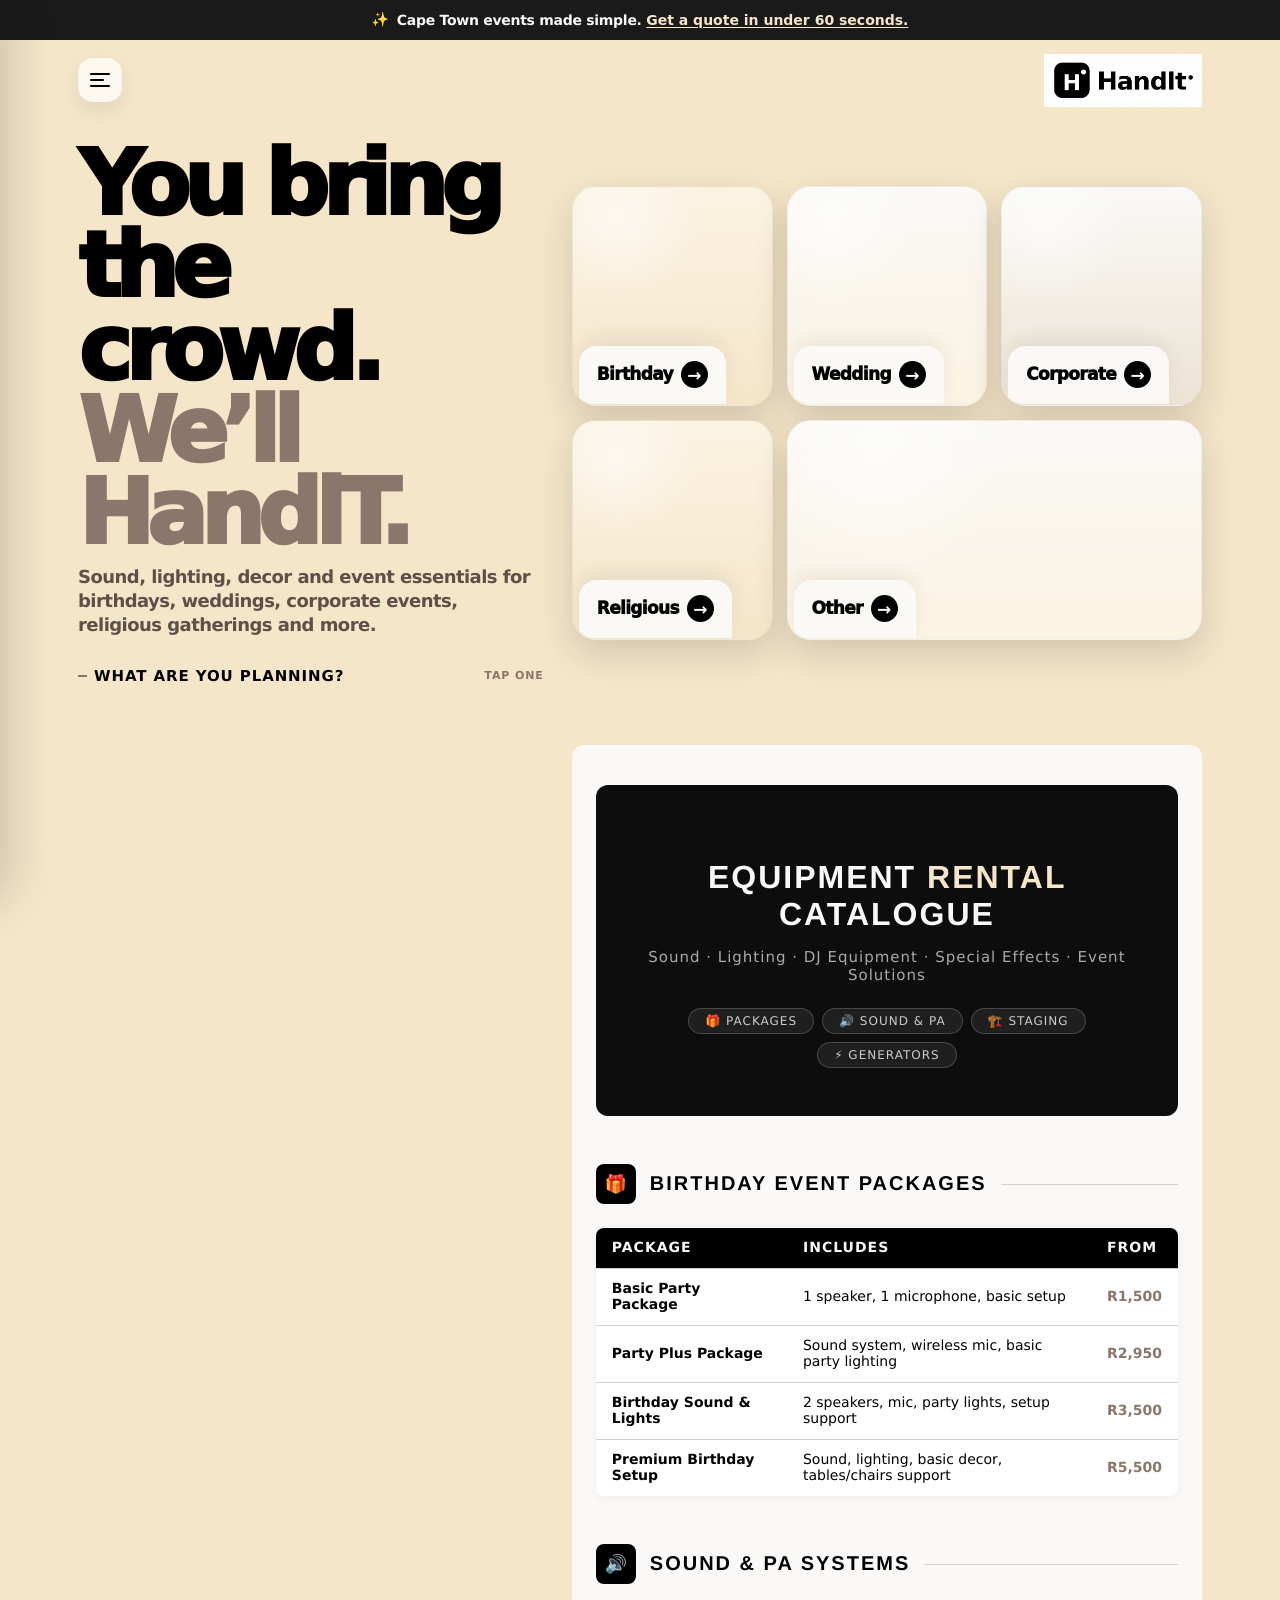
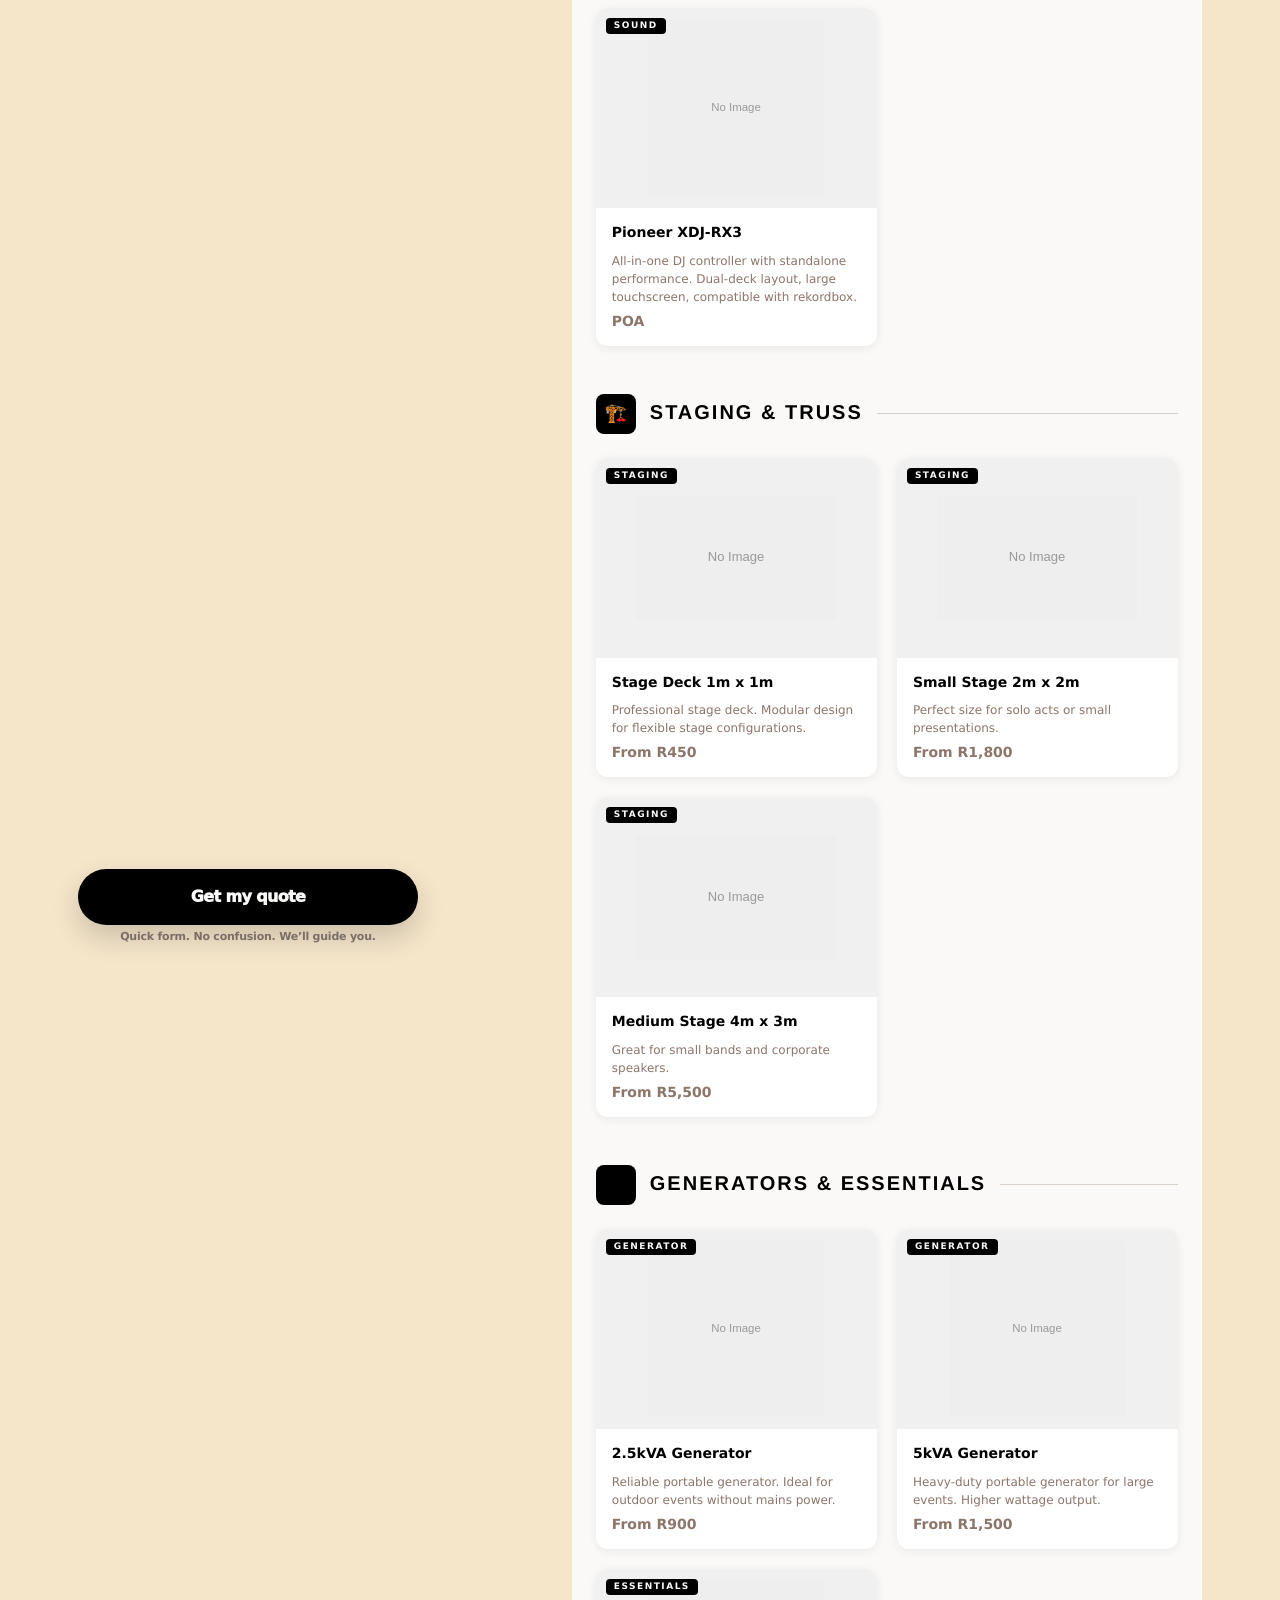
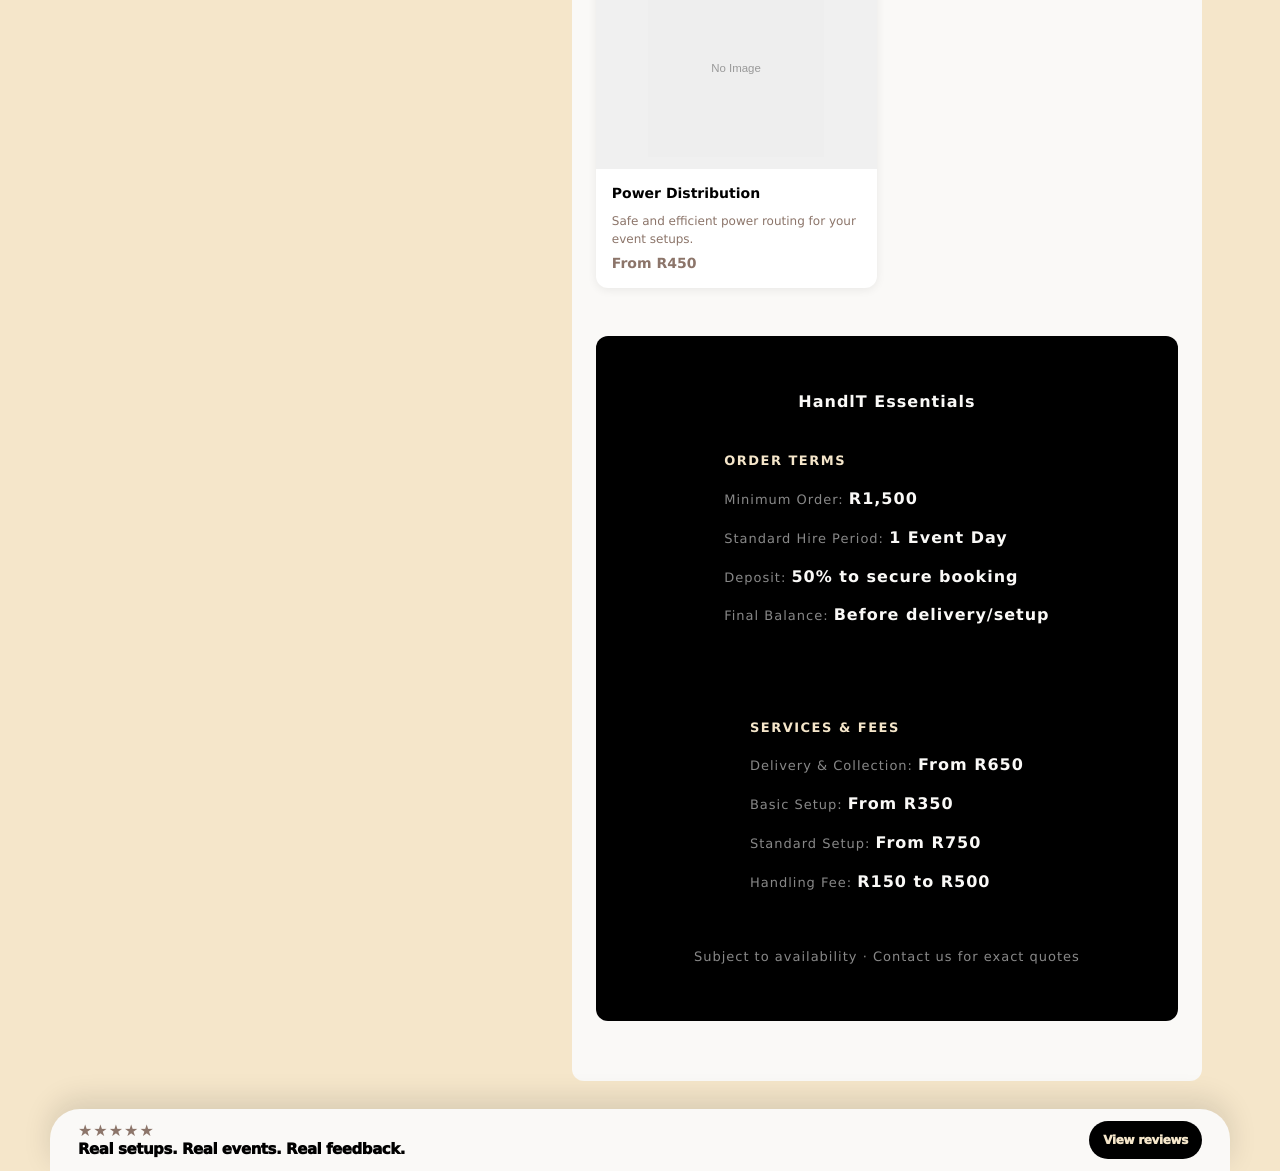
==== commit 201e1776: "Implement equipment rental catalogue section Added catalogue section with equipment rental details, " ====
--- a/index.html
+++ b/index.html
@@ -11,6 +11,225 @@
   <link rel="preconnect" href="https://fonts.gstatic.com" crossorigin>
   <link rel="stylesheet" href="https://fonts.googleapis.com/css2?family=Inter:wght@400;500;600;700;800&family=Montserrat:wght@600;700;800;900&display=swap">
   <link rel="stylesheet" href="styles.css">
+
+  <style>
+    /* ── CATALOGUE SCOPED STYLES ─────────────────────────────────────────── */
+    :root {
+      --cat-black: #000000;
+      --cat-dark: #0d0d0d;
+      --cat-off-white: #faf9f7;
+      --cat-light-beige: #f5e6ca;
+      --cat-warm-taupe: #8c756a;
+      --cat-white: #faf9f7;
+      --cat-mid-grey: #d9cfc9;
+      --cat-text-grey: #8c756a;
+    }
+
+    .catalogue-section {
+      background: var(--cat-off-white);
+      color: var(--cat-black);
+      padding: 40px 24px 60px;
+      max-width: 1200px;
+      margin: 0 auto;
+      border-radius: 12px;
+      margin-top: 32px;
+    }
+
+    /* Hero Band */
+    .cat-hero {
+      background: var(--cat-dark);
+      color: var(--cat-white);
+      text-align: center;
+      padding: 48px 32px;
+      border-radius: 12px;
+    }
+    .cat-hero h2 {
+      font-size: 32px;
+      font-weight: 800;
+      letter-spacing: 2px;
+      text-transform: uppercase;
+      margin-bottom: 10px;
+      font-family: 'Montserrat', sans-serif;
+      color: var(--cat-white);
+    }
+    .cat-hero h2 span { color: var(--cat-light-beige); }
+    .cat-hero p { font-size: 15px; color: #aaaaaa; letter-spacing: 1px; }
+    .cat-hero .cat-tagline { font-size: 18px; color: var(--cat-light-beige); margin-top: 10px; font-style: italic; }
+    
+    .cat-category-pills {
+      margin-top: 24px;
+      display: flex;
+      flex-wrap: wrap;
+      justify-content: center;
+      gap: 8px;
+    }
+    .cat-pill {
+      background: rgba(255,255,255,0.08);
+      border: 1px solid rgba(255,255,255,0.18);
+      color: #cccccc;
+      border-radius: 20px;
+      padding: 5px 16px;
+      font-size: 12px;
+      letter-spacing: 1px;
+      text-transform: uppercase;
+      cursor: pointer;
+      transition: all 0.2s;
+      text-decoration: none;
+    }
+    .cat-pill:hover { background: var(--cat-warm-taupe); border-color: var(--cat-warm-taupe); color: var(--cat-off-white); }
+
+    /* Section Headers */
+    .cat-section-header {
+      display: flex;
+      align-items: center;
+      gap: 14px;
+      margin: 48px 0 24px;
+    }
+    .cat-section-icon {
+      width: 40px; height: 40px;
+      background: var(--cat-black);
+      border-radius: 8px;
+      display: flex; align-items: center; justify-content: center;
+      font-size: 18px;
+    }
+    .cat-section-header h3 {
+      font-size: 20px;
+      font-weight: 700;
+      text-transform: uppercase;
+      letter-spacing: 2px;
+      margin: 0;
+      font-family: 'Montserrat', sans-serif;
+    }
+    .cat-section-line { flex: 1; height: 1px; background: var(--cat-mid-grey); }
+
+    /* Product Grid */
+    .cat-product-grid {
+      display: grid;
+      grid-template-columns: repeat(auto-fill, minmax(240px, 1fr));
+      gap: 20px;
+    }
+    .cat-product-card {
+      background: #ffffff;
+      border-radius: 12px;
+      overflow: hidden;
+      box-shadow: 0 2px 10px rgba(0,0,0,0.07);
+      transition: transform 0.2s, box-shadow 0.2s;
+      display: flex;
+      flex-direction: column;
+    }
+    .cat-product-card:hover {
+      transform: translateY(-4px);
+      box-shadow: 0 8px 24px rgba(0,0,0,0.13);
+    }
+    .cat-product-img-wrap {
+      background: #f0f0f0;
+      height: 200px;
+      display: flex;
+      align-items: center;
+      justify-content: center;
+      overflow: hidden;
+      position: relative;
+    }
+    .cat-product-img-wrap img {
+      max-height: 100%;
+      max-width: 100%;
+      object-fit: contain;
+      padding: 12px;
+    }
+    .cat-category-badge {
+      position: absolute;
+      top: 10px;
+      left: 10px;
+      background: var(--cat-black);
+      color: var(--cat-white);
+      font-size: 9px;
+      font-weight: 700;
+      letter-spacing: 1.5px;
+      text-transform: uppercase;
+      padding: 3px 8px;
+      border-radius: 4px;
+    }
+    .cat-product-info {
+      padding: 16px;
+      flex: 1;
+      display: flex;
+      flex-direction: column;
+      gap: 8px;
+    }
+    .cat-product-name {
+      font-size: 14px;
+      font-weight: 700;
+      color: var(--cat-black);
+      line-height: 1.4;
+    }
+    .cat-product-desc {
+      font-size: 12px;
+      color: var(--cat-text-grey);
+      line-height: 1.5;
+      flex: 1;
+    }
+    .cat-product-price {
+      font-size: 14px;
+      font-weight: 800;
+      color: var(--cat-warm-taupe);
+      margin-top: auto;
+    }
+
+    /* Tables */
+    .cat-pricing-table {
+      width: 100%;
+      border-collapse: collapse;
+      margin-bottom: 20px;
+      background: white;
+      border-radius: 8px;
+      overflow: hidden;
+      box-shadow: 0 2px 10px rgba(0,0,0,0.05);
+    }
+    .cat-pricing-table th, .cat-pricing-table td {
+      padding: 12px 16px;
+      text-align: left;
+      border-bottom: 1px solid var(--cat-mid-grey);
+    }
+    .cat-pricing-table th {
+      background: var(--cat-black);
+      color: var(--cat-white);
+      font-size: 14px;
+      text-transform: uppercase;
+      letter-spacing: 1px;
+    }
+    .cat-pricing-table tr:last-child td { border-bottom: none; }
+    .cat-pricing-table td { font-size: 14px; color: var(--cat-black); }
+    .cat-pricing-table td.cat-price { font-weight: 700; color: var(--cat-warm-taupe); }
+
+    /* Footer Info Panel */
+    .cat-footer-info {
+      background: var(--cat-black);
+      color: #888888;
+      text-align: center;
+      font-size: 13px;
+      padding: 40px 32px 40px;
+      letter-spacing: 1px;
+      line-height: 1.6;
+      border-radius: 12px;
+      margin-top: 48px;
+    }
+    .cat-footer-info strong { color: var(--cat-white); font-size: 16px; }
+    .cat-footer-grid {
+      display: flex;
+      justify-content: center;
+      gap: 60px;
+      margin-top: 20px;
+      flex-wrap: wrap;
+    }
+    .cat-footer-col { text-align: left; }
+    .cat-footer-col h4 { color: var(--cat-light-beige); margin-bottom: 10px; text-transform: uppercase; letter-spacing: 1.5px; }
+    
+    @media (max-width: 600px) {
+      .cat-hero h2 { font-size: 26px; }
+      .cat-footer-grid { flex-direction: column; gap: 30px; text-align: center; }
+      .cat-footer-col { text-align: center; }
+    }
+  </style>
 </head>
 
 <body class="home">
@@ -106,7 +325,181 @@
         <button class="primary-cta" type="button" data-open-quote>Get my quote</button>
         <p class="cta-helper">Quick form. No confusion. We&rsquo;ll guide you.</p>
       </section>
-    </main>
+
+      <section id="catalogue" class="catalogue-section">
+        
+        <div class="cat-hero">
+          <h2>Equipment <span>Rental</span> Catalogue</h2>
+          <p>Sound · Lighting · DJ Equipment · Special Effects · Event Solutions</p>
+          <div class="cat-category-pills">
+            <a class="cat-pill" href="#packages">🎁 Packages</a>
+            <a class="cat-pill" href="#sound">🔊 Sound &amp; PA</a>
+            <a class="cat-pill" href="#staging">🏗️ Staging</a>
+            <a class="cat-pill" href="#generators">⚡ Generators</a>
+          </div>
+        </div>
+        
+        <div class="cat-section-header" id="packages">
+          <div class="cat-section-icon">🎁</div>
+          <h3>Birthday Event Packages</h3>
+          <div class="cat-section-line"></div>
+        </div>
+        <table class="cat-pricing-table">
+          <thead>
+            <tr>
+              <th>Package</th>
+              <th>Includes</th>
+              <th>From</th>
+            </tr>
+          </thead>
+          <tbody>
+            <tr>
+              <td><strong>Basic Party Package</strong></td>
+              <td>1 speaker, 1 microphone, basic setup</td>
+              <td class="cat-price">R1,500</td>
+            </tr>
+            <tr>
+              <td><strong>Party Plus Package</strong></td>
+              <td>Sound system, wireless mic, basic party lighting</td>
+              <td class="cat-price">R2,950</td>
+            </tr>
+            <tr>
+              <td><strong>Birthday Sound & Lights</strong></td>
+              <td>2 speakers, mic, party lights, setup support</td>
+              <td class="cat-price">R3,500</td>
+            </tr>
+            <tr>
+              <td><strong>Premium Birthday Setup</strong></td>
+              <td>Sound, lighting, basic decor, tables/chairs support</td>
+              <td class="cat-price">R5,500</td>
+            </tr>
+          </tbody>
+        </table>
+
+        <div class="cat-section-header" id="sound">
+          <div class="cat-section-icon">🔊</div>
+          <h3>Sound &amp; PA Systems</h3>
+          <div class="cat-section-line"></div>
+        </div>
+        <div class="cat-product-grid">
+          <div class="cat-product-card">
+            <div class="cat-product-img-wrap">
+              <span class="cat-category-badge">Sound</span>
+              <img alt="Pioneer XDJ-RX3" onerror="this.src='data:image/svg+xml,&lt;svg xmlns=\'http://www.w3.org/2000/svg\' width=\'200\' height=\'200\'&gt;&lt;rect width=\'200\' height=\'200\' fill=\'%23eee\'/&gt;&lt;text x=\'50%25\' y=\'50%25\' dominant-baseline=\'middle\' text-anchor=\'middle\' font-family=\'Arial\' font-size=\'13\' fill=\'%23999\'&gt;No Image&lt;/text&gt;&lt;/svg&gt;'" src="https://media.canva.com/v2/image-resize/format:PNG/height:200/quality:100/uri:ifs%3A%2F%2FM%2F9b70dbd7-a7f7-4d37-ae4e-ecc2fb3d8a82/watermark:F/width:200?csig=AAAAAAAAAAAAAAAAAAAAACjNIUrJN7IjsFYvQxl4oD0h1dmm87BR7SzuNwOW7Xj4&amp;exp=1782711622&amp;osig=AAAAAAAAAOrFzD9fv9HSz74p88pyzPutYUDGSyuvQyueeXC0BOyA&amp;signer=media-rpc&amp;x-canva-quality=thumbnail"/>
+            </div>
+            <div class="cat-product-info">
+              <div class="cat-product-name">Pioneer XDJ-RX3</div>
+              <div class="cat-product-desc">All-in-one DJ controller with standalone performance. Dual-deck layout, large touchscreen, compatible with rekordbox.</div>
+              <div class="cat-product-price">POA</div>
+            </div>
+          </div>
+        </div>
+
+        <div class="cat-section-header" id="staging">
+          <div class="cat-section-icon">🏗️</div>
+          <h3>Staging &amp; Truss</h3>
+          <div class="cat-section-line"></div>
+        </div>
+        <div class="cat-product-grid">
+          <div class="cat-product-card">
+            <div class="cat-product-img-wrap">
+              <span class="cat-category-badge">Staging</span>
+              <img alt="Truss System TS18" onerror="this.src='data:image/svg+xml,&lt;svg xmlns=\'http://www.w3.org/2000/svg\' width=\'200\' height=\'125\'&gt;&lt;rect width=\'200\' height=\'125\' fill=\'%23eee\'/&gt;&lt;text x=\'50%25\' y=\'50%25\' dominant-baseline=\'middle\' text-anchor=\'middle\' font-family=\'Arial\' font-size=\'13\' fill=\'%23999\'&gt;No Image&lt;/text&gt;&lt;/svg&gt;'" src="https://media.canva.com/v2/image-resize/format:JPG/height:125/quality:75/uri:ifs%3A%2F%2FM%2F31b015e0-c509-4325-b409-fbf5388544fc/watermark:F/width:200?csig=AAAAAAAAAAAAAAAAAAAAAHlmEFyB7qhK3kBwmGik-KiFhesMhyr-X5iAVSL5jjjg&amp;exp=1782710511&amp;osig=AAAAAAAAAAAAAAAAAAAAAMck7p_z7as5gCUOu99mU3x3yZGwvfa2rPVOziRTWsON&amp;signer=media-rpc&amp;x-canva-quality=thumbnail"/>
+            </div>
+            <div class="cat-product-info">
+              <div class="cat-product-name">Stage Deck 1m x 1m</div>
+              <div class="cat-product-desc">Professional stage deck. Modular design for flexible stage configurations.</div>
+              <div class="cat-product-price">From R450</div>
+            </div>
+          </div>
+          <div class="cat-product-card">
+            <div class="cat-product-img-wrap">
+              <span class="cat-category-badge">Staging</span>
+              <img alt="Small Stage" onerror="this.src='data:image/svg+xml,&lt;svg xmlns=\'http://www.w3.org/2000/svg\' width=\'200\' height=\'125\'&gt;&lt;rect width=\'200\' height=\'125\' fill=\'%23eee\'/&gt;&lt;text x=\'50%25\' y=\'50%25\' dominant-baseline=\'middle\' text-anchor=\'middle\' font-family=\'Arial\' font-size=\'13\' fill=\'%23999\'&gt;No Image&lt;/text&gt;&lt;/svg&gt;'" src=""/>
+            </div>
+            <div class="cat-product-info">
+              <div class="cat-product-name">Small Stage 2m x 2m</div>
+              <div class="cat-product-desc">Perfect size for solo acts or small presentations.</div>
+              <div class="cat-product-price">From R1,800</div>
+            </div>
+          </div>
+          <div class="cat-product-card">
+            <div class="cat-product-img-wrap">
+              <span class="cat-category-badge">Staging</span>
+              <img alt="Medium Stage" onerror="this.src='data:image/svg+xml,&lt;svg xmlns=\'http://www.w3.org/2000/svg\' width=\'200\' height=\'125\'&gt;&lt;rect width=\'200\' height=\'125\' fill=\'%23eee\'/&gt;&lt;text x=\'50%25\' y=\'50%25\' dominant-baseline=\'middle\' text-anchor=\'middle\' font-family=\'Arial\' font-size=\'13\' fill=\'%23999\'&gt;No Image&lt;/text&gt;&lt;/svg&gt;'" src=""/>
+            </div>
+            <div class="cat-product-info">
+              <div class="cat-product-name">Medium Stage 4m x 3m</div>
+              <div class="cat-product-desc">Great for small bands and corporate speakers.</div>
+              <div class="cat-product-price">From R5,500</div>
+            </div>
+          </div>
+        </div>
+
+        <div class="cat-section-header" id="generators">
+          <div class="cat-section-icon">⚡</div>
+          <h3>Generators & Essentials</h3>
+          <div class="cat-section-line"></div>
+        </div>
+        <div class="cat-product-grid">
+          <div class="cat-product-card">
+            <div class="cat-product-img-wrap">
+              <span class="cat-category-badge">Generator</span>
+              <img alt="Generator Model 1" onerror="this.src='data:image/svg+xml,&lt;svg xmlns=\'http://www.w3.org/2000/svg\' width=\'200\' height=\'200\'&gt;&lt;rect width=\'200\' height=\'200\' fill=\'%23eee\'/&gt;&lt;text x=\'50%25\' y=\'50%25\' dominant-baseline=\'middle\' text-anchor=\'middle\' font-family=\'Arial\' font-size=\'13\' fill=\'%23999\'&gt;No Image&lt;/text&gt;&lt;/svg&gt;'" src="https://media.canva.com/v2/image-resize/format:JPG/height:200/quality:75/uri:ifs%3A%2F%2FM%2Ff15e9405-5117-411a-8539-e010a96c6ebd/watermark:F/width:200?csig=AAAAAAAAAAAAAAAAAAAAAPVF3RC36Y6BK9hu4qJEZXemXQZnJckdHSzuujGBYlBD&amp;exp=1782711803&amp;osig=AAAAAAAAAAAAAAAAAAAAAPapoCwRGzoIIZTz02ZPLIZW3sIQlWO5OTKrv_MtwRu9&amp;signer=media-rpc&amp;x-canva-quality=thumbnail"/>
+            </div>
+            <div class="cat-product-info">
+              <div class="cat-product-name">2.5kVA Generator</div>
+              <div class="cat-product-desc">Reliable portable generator. Ideal for outdoor events without mains power.</div>
+              <div class="cat-product-price">From R900</div>
+            </div>
+          </div>
+          <div class="cat-product-card">
+            <div class="cat-product-img-wrap">
+              <span class="cat-category-badge">Generator</span>
+              <img alt="Generator Model 3" onerror="this.src='data:image/svg+xml,&lt;svg xmlns=\'http://www.w3.org/2000/svg\' width=\'200\' height=\'200\'&gt;&lt;rect width=\'200\' height=\'200\' fill=\'%23eee\'/&gt;&lt;text x=\'50%25\' y=\'50%25\' dominant-baseline=\'middle\' text-anchor=\'middle\' font-family=\'Arial\' font-size=\'13\' fill=\'%23999\'&gt;No Image&lt;/text&gt;&lt;/svg&gt;'" src="https://media.canva.com/v2/image-resize/format:JPG/height:200/quality:75/uri:ifs%3A%2F%2FM%2Feb4ed709-2b2b-48e7-9914-d01d127baf41/watermark:F/width:200?csig=AAAAAAAAAAAAAAAAAAAAAKMre67L8upUvbDkEgwmrhP_4EHt_rnmoPGUYUH3J46_&amp;exp=1782709242&amp;osig=AAAAAAAAAAAAAAAAAAAAAG1gpF-qvtVdqsg6w1KnntIyWTCpAQXOFM1i7vhWQl8v&amp;signer=media-rpc&amp;x-canva-quality=thumbnail"/>
+            </div>
+            <div class="cat-product-info">
+              <div class="cat-product-name">5kVA Generator</div>
+              <div class="cat-product-desc">Heavy-duty portable generator for large events. Higher wattage output.</div>
+              <div class="cat-product-price">From R1,500</div>
+            </div>
+          </div>
+          <div class="cat-product-card">
+            <div class="cat-product-img-wrap">
+              <span class="cat-category-badge">Essentials</span>
+              <img alt="Power Distribution" onerror="this.src='data:image/svg+xml,&lt;svg xmlns=\'http://www.w3.org/2000/svg\' width=\'200\' height=\'200\'&gt;&lt;rect width=\'200\' height=\'200\' fill=\'%23eee\'/&gt;&lt;text x=\'50%25\' y=\'50%25\' dominant-baseline=\'middle\' text-anchor=\'middle\' font-family=\'Arial\' font-size=\'13\' fill=\'%23999\'&gt;No Image&lt;/text&gt;&lt;/svg&gt;'" src=""/>
+            </div>
+            <div class="cat-product-info">
+              <div class="cat-product-name">Power Distribution</div>
+              <div class="cat-product-desc">Safe and efficient power routing for your event setups.</div>
+              <div class="cat-product-price">From R450</div>
+            </div>
+          </div>
+        </div>
+
+        <div class="cat-footer-info">
+          <p style="margin-bottom:6px;"><strong>HandlT Essentials</strong></p>
+          <div class="cat-footer-grid">
+            <div class="cat-footer-col">
+              <h4>Order Terms</h4>
+              <p>Minimum Order: <strong>R1,500</strong></p>
+              <p>Standard Hire Period: <strong>1 Event Day</strong></p>
+              <p>Deposit: <strong>50% to secure booking</strong></p>
+              <p>Final Balance: <strong>Before delivery/setup</strong></p>
+            </div>
+            <div class="cat-footer-col">
+              <h4>Services & Fees</h4>
+              <p>Delivery & Collection: <strong>From R650</strong></p>
+              <p>Basic Setup: <strong>From R350</strong></p>
+              <p>Standard Setup: <strong>From R750</strong></p>
+              <p>Handling Fee: <strong>R150 to R500</strong></p>
+            </div>
+          </div>
+          <p style="margin-top:40px;">Subject to availability · Contact us for exact quotes</p>
+        </div>
+
+      </section>
+      </main>
 
     <section class="trust-strip" aria-label="Reviews and social proof">
       <div class="trust-copy">
@@ -175,182 +568,4 @@
           <strong>Religious Gatherings</strong>
           <span>Respectful community setup</span>
         </span>
-        <span class="menu-item-arrow">&rarr;</span>
-      </a>
-
-      <a class="menu-item" href="services.html#sound">
-        <span class="menu-thumb">
-          <img src="assets/corporate-collage.png" alt="">
-        </span>
-        <span class="menu-text">
-          <strong>Sound &amp; Lighting</strong>
-          <span>Speakers, mics and lights</span>
-        </span>
-        <span class="menu-item-arrow">&rarr;</span>
-      </a>
-
-      <a class="menu-item" href="services.html#decor">
-        <span class="menu-thumb">
-          <img src="assets/wedding-collage.png" alt="">
-        </span>
-        <span class="menu-text">
-          <strong>Decor &amp; Setup</strong>
-          <span>Styling and on-site setup</span>
-        </span>
-        <span class="menu-item-arrow">&rarr;</span>
-      </a>
-
-      <a class="menu-item" href="services.html#tables">
-        <span class="menu-thumb">
-          <img src="assets/other-collage.png" alt="">
-        </span>
-        <span class="menu-text">
-          <strong>Tables &amp; Chairs</strong>
-          <span>Seating and table basics</span>
-        </span>
-        <span class="menu-item-arrow">&rarr;</span>
-      </a>
-
-      <a class="menu-item" href="services.html#delivery">
-        <span class="menu-thumb">
-          <img src="assets/other-collage.png" alt="">
-        </span>
-        <span class="menu-text">
-          <strong>Delivery &amp; Collection</strong>
-          <span>We drop off and collect</span>
-        </span>
-        <span class="menu-item-arrow">&rarr;</span>
-      </a>
-
-    </nav>
-
-    <p class="drawer-section-title">More</p>
-
-    <nav class="menu-list" aria-label="More navigation">
-
-      <a class="menu-item" href="reviews.html">
-        <span class="menu-thumb">
-          <img src="assets/reviews-star.png" alt="">
-        </span>
-        <span class="menu-text">
-          <strong>Reviews</strong>
-          <span>Real setups and feedback</span>
-        </span>
-        <span class="menu-item-arrow">&rarr;</span>
-      </a>
-
-      <a class="menu-item" href="contact.html">
-        <span class="menu-thumb">
-          <img src="assets/chat-bubble.png" alt="">
-        </span>
-        <span class="menu-text">
-          <strong>Contact HandlT</strong>
-          <span>WhatsApp, email and socials</span>
-        </span>
-        <span class="menu-item-arrow">&rarr;</span>
-      </a>
-
-    </nav>
-
-    <div class="drawer-contact">
-      <strong>HandlT</strong>
-      WhatsApp: +27 73 088 2155<br>
-      IG: @HANDLT_ZA<br>
-      TikTok: @HANDLT_ZA<br>
-      Email: handlit.za@gmail.com
-    </div>
-  </aside>
-
-  <div class="modal-scrim" data-modal hidden>
-    <section class="quote-panel" role="dialog" aria-modal="true" aria-labelledby="quote-title">
-
-      <div class="quote-head">
-        <div>
-          <p>Event quote</p>
-          <h2 id="quote-title">Tell us what you need.</h2>
-        </div>
-        <button class="close-button" type="button" aria-label="Close quote form" data-close-quote>&times;</button>
-      </div>
-
-      <form class="form-grid" data-quote-form>
-
-        <div class="form-row two">
-          <label>Event type
-            <select class="input" name="eventType" required>
-              <option value="">Choose one</option>
-              <option>Birthday</option>
-              <option>Wedding</option>
-              <option>Corporate</option>
-              <option>Religious</option>
-              <option>Other</option>
-            </select>
-          </label>
-
-          <label>Event date
-            <input class="input" type="date" name="eventDate" required>
-          </label>
-        </div>
-
-        <div class="form-row two">
-          <label>Area / location
-            <input class="input" name="location" autocomplete="address-level2" placeholder="Cape Town, venue, area" required>
-          </label>
-
-          <label>Guests
-            <input class="input" type="number" name="guests" min="1" placeholder="80" required>
-          </label>
-        </div>
-
-        <fieldset class="checkbox-group">
-          <legend>What do you need?</legend>
-
-          <div class="check-pills">
-            <label class="check-pill"><input type="checkbox" name="needs" value="Sound"><span>Sound</span></label>
-            <label class="check-pill"><input type="checkbox" name="needs" value="Lighting"><span>Lighting</span></label>
-            <label class="check-pill"><input type="checkbox" name="needs" value="Decor"><span>Decor</span></label>
-            <label class="check-pill"><input type="checkbox" name="needs" value="Tables"><span>Tables</span></label>
-            <label class="check-pill"><input type="checkbox" name="needs" value="Chairs"><span>Chairs</span></label>
-            <label class="check-pill"><input type="checkbox" name="needs" value="Delivery"><span>Delivery</span></label>
-          </div>
-        </fieldset>
-
-        <div class="form-row two">
-          <label>Name
-            <input class="input" name="name" autocomplete="name" placeholder="Your name" required>
-          </label>
-
-          <label>WhatsApp number
-            <input class="input" name="phone" inputmode="tel" autocomplete="tel" placeholder="073 088 2155" required>
-          </label>
-        </div>
-
-        <div class="form-row">
-          <label>Extra notes
-            <textarea class="input" name="notes" placeholder="Tell us the vibe, venue, timing or what you already have."></textarea>
-          </label>
-        </div>
-
-        <div class="file-row" aria-label="Optional uploads">
-          <label class="file-tile">Inspiration photo<input type="file" name="inspiration" accept="image/*"></label>
-          <label class="file-tile">Venue photo<input type="file" name="venue" accept="image/*"></label>
-        </div>
-
-        <div class="form-actions">
-          <button class="primary-cta" type="submit">Get my quote</button>
-          <p class="form-note">This opens WhatsApp with your details ready to send. You can attach your photos there too.</p>
-        </div>
-
-      </form>
-
-      <div class="success-box" data-success>
-        <strong>Thanks, we&rsquo;ve got your event details.</strong>
-        The HandlT team will contact you shortly with the best setup options. WhatsApp should already be open with your message ready &mdash; just hit send.
-        <a href="https://wa.me/27730882155" target="_blank" rel="noopener" data-whatsapp-summary>Open WhatsApp again</a>
-      </div>
-
-    </section>
-  </div>
-
-  <script src="app.js"></script>
-</body>
-</html>
+        <span
--- a/styles.css
+++ b/styles.css
@@ -1310,3 +1310,108 @@
     transform: none;
   }
 }
+/* =========================================================
+   HANDLT CLEANUP PATCH
+   Paste this at the VERY BOTTOM of styles.css
+   Purpose:
+   - Hide floating chat button globally
+   - Fade out checkerboard backgrounds on uploaded PNG images
+   - Make logo/cards cleaner
+   - Keep the layout simple and premium
+========================================================= */
+
+
+/* 1. Remove the floating chat button completely */
+.floating-chat {
+  display: none !important;
+}
+
+
+/* 2. Make all event artwork blend into the card background */
+.card-art {
+  background: transparent !important;
+  overflow: hidden;
+}
+
+.card-art img {
+  mix-blend-mode: multiply;
+  filter: contrast(1.05) saturate(0.96);
+  opacity: 0.98;
+}
+
+
+/* 3. Clean logo background as much as possible */
+.brand {
+  background: transparent !important;
+  box-shadow: none !important;
+}
+
+.brand img,
+.drawer-logo {
+  mix-blend-mode: multiply;
+  filter: contrast(1.08);
+}
+
+
+/* 4. Make menu thumbnails look cleaner */
+.menu-thumb {
+  background: var(--handlt-cream-2) !important;
+  overflow: hidden;
+}
+
+.menu-thumb img {
+  mix-blend-mode: multiply;
+  filter: contrast(1.05) saturate(0.96);
+}
+
+
+/* 5. Make event cards feel cleaner and softer */
+.event-card {
+  background: linear-gradient(180deg, #fbf3e2 0%, #f5e6ca 100%) !important;
+  border: 1px solid rgba(0, 0, 0, 0.04);
+}
+
+.event-card[data-event="Wedding"],
+.event-card[data-event="Other"] {
+  background: linear-gradient(180deg, #faf9f7 0%, #fbf3e2 100%) !important;
+}
+
+.event-card[data-event="Corporate"] {
+  background: linear-gradient(180deg, #faf9f7 0%, #ece3d4 100%) !important;
+}
+
+
+/* 6. Clean white footer on cards */
+.card-footer {
+  background: rgba(250, 249, 247, 0.96) !important;
+  backdrop-filter: blur(10px);
+}
+
+
+/* 7. Clean service page artwork cards */
+.service-tile .card-art {
+  background: linear-gradient(180deg, #faf9f7 0%, #fbf3e2 100%) !important;
+}
+
+
+/* 8. Hide broken image icon styling if browser shows one */
+img {
+  border: 0;
+}
+
+
+/* 9. Mobile polish */
+@media (max-width: 560px) {
+  .brand,
+  .brand img {
+    width: 118px !important;
+  }
+
+  .card-art img {
+    transform: scale(1.05);
+  }
+
+  .event-card[data-event="Other"] .card-art img {
+    transform: scale(0.98);
+  }
+}
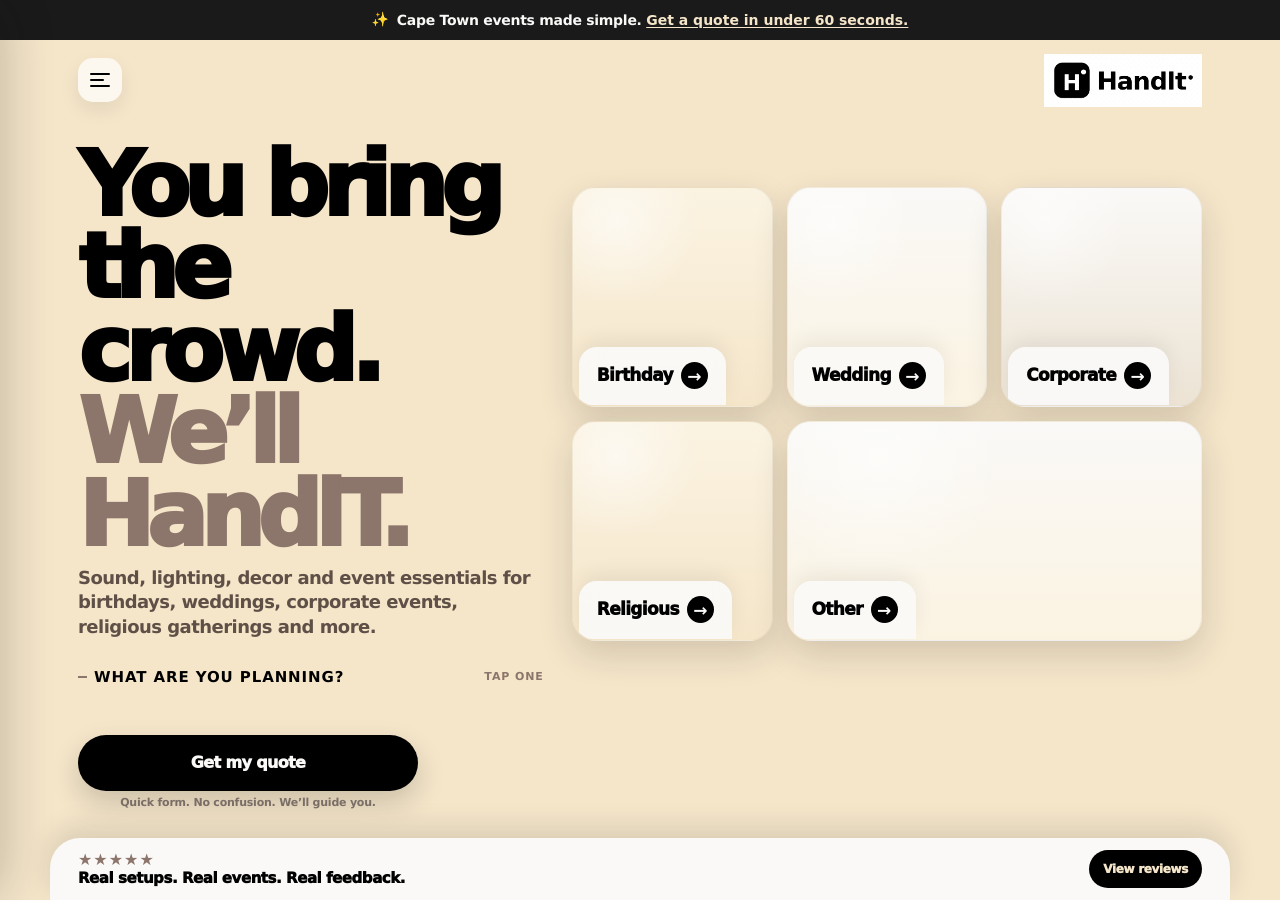
==== commit 3e85441a: "Update index.html" ====
--- a/index.html
+++ b/index.html
@@ -7,229 +7,11 @@
   <meta name="description" content="HandlT makes event setup simple. Choose your event type and get a quote for sound, lighting, decor and essentials in under 60 seconds.">
   <link rel="preload" href="assets/handlt-logo.png" as="image">
   <title>HandlT | You bring the crowd. We&rsquo;ll HandlT.</title>
+
   <link rel="preconnect" href="https://fonts.googleapis.com">
   <link rel="preconnect" href="https://fonts.gstatic.com" crossorigin>
   <link rel="stylesheet" href="https://fonts.googleapis.com/css2?family=Inter:wght@400;500;600;700;800&family=Montserrat:wght@600;700;800;900&display=swap">
   <link rel="stylesheet" href="styles.css">
-
-  <style>
-    /* ── CATALOGUE SCOPED STYLES ─────────────────────────────────────────── */
-    :root {
-      --cat-black: #000000;
-      --cat-dark: #0d0d0d;
-      --cat-off-white: #faf9f7;
-      --cat-light-beige: #f5e6ca;
-      --cat-warm-taupe: #8c756a;
-      --cat-white: #faf9f7;
-      --cat-mid-grey: #d9cfc9;
-      --cat-text-grey: #8c756a;
-    }
-
-    .catalogue-section {
-      background: var(--cat-off-white);
-      color: var(--cat-black);
-      padding: 40px 24px 60px;
-      max-width: 1200px;
-      margin: 0 auto;
-      border-radius: 12px;
-      margin-top: 32px;
-    }
-
-    /* Hero Band */
-    .cat-hero {
-      background: var(--cat-dark);
-      color: var(--cat-white);
-      text-align: center;
-      padding: 48px 32px;
-      border-radius: 12px;
-    }
-    .cat-hero h2 {
-      font-size: 32px;
-      font-weight: 800;
-      letter-spacing: 2px;
-      text-transform: uppercase;
-      margin-bottom: 10px;
-      font-family: 'Montserrat', sans-serif;
-      color: var(--cat-white);
-    }
-    .cat-hero h2 span { color: var(--cat-light-beige); }
-    .cat-hero p { font-size: 15px; color: #aaaaaa; letter-spacing: 1px; }
-    .cat-hero .cat-tagline { font-size: 18px; color: var(--cat-light-beige); margin-top: 10px; font-style: italic; }
-    
-    .cat-category-pills {
-      margin-top: 24px;
-      display: flex;
-      flex-wrap: wrap;
-      justify-content: center;
-      gap: 8px;
-    }
-    .cat-pill {
-      background: rgba(255,255,255,0.08);
-      border: 1px solid rgba(255,255,255,0.18);
-      color: #cccccc;
-      border-radius: 20px;
-      padding: 5px 16px;
-      font-size: 12px;
-      letter-spacing: 1px;
-      text-transform: uppercase;
-      cursor: pointer;
-      transition: all 0.2s;
-      text-decoration: none;
-    }
-    .cat-pill:hover { background: var(--cat-warm-taupe); border-color: var(--cat-warm-taupe); color: var(--cat-off-white); }
-
-    /* Section Headers */
-    .cat-section-header {
-      display: flex;
-      align-items: center;
-      gap: 14px;
-      margin: 48px 0 24px;
-    }
-    .cat-section-icon {
-      width: 40px; height: 40px;
-      background: var(--cat-black);
-      border-radius: 8px;
-      display: flex; align-items: center; justify-content: center;
-      font-size: 18px;
-    }
-    .cat-section-header h3 {
-      font-size: 20px;
-      font-weight: 700;
-      text-transform: uppercase;
-      letter-spacing: 2px;
-      margin: 0;
-      font-family: 'Montserrat', sans-serif;
-    }
-    .cat-section-line { flex: 1; height: 1px; background: var(--cat-mid-grey); }
-
-    /* Product Grid */
-    .cat-product-grid {
-      display: grid;
-      grid-template-columns: repeat(auto-fill, minmax(240px, 1fr));
-      gap: 20px;
-    }
-    .cat-product-card {
-      background: #ffffff;
-      border-radius: 12px;
-      overflow: hidden;
-      box-shadow: 0 2px 10px rgba(0,0,0,0.07);
-      transition: transform 0.2s, box-shadow 0.2s;
-      display: flex;
-      flex-direction: column;
-    }
-    .cat-product-card:hover {
-      transform: translateY(-4px);
-      box-shadow: 0 8px 24px rgba(0,0,0,0.13);
-    }
-    .cat-product-img-wrap {
-      background: #f0f0f0;
-      height: 200px;
-      display: flex;
-      align-items: center;
-      justify-content: center;
-      overflow: hidden;
-      position: relative;
-    }
-    .cat-product-img-wrap img {
-      max-height: 100%;
-      max-width: 100%;
-      object-fit: contain;
-      padding: 12px;
-    }
-    .cat-category-badge {
-      position: absolute;
-      top: 10px;
-      left: 10px;
-      background: var(--cat-black);
-      color: var(--cat-white);
-      font-size: 9px;
-      font-weight: 700;
-      letter-spacing: 1.5px;
-      text-transform: uppercase;
-      padding: 3px 8px;
-      border-radius: 4px;
-    }
-    .cat-product-info {
-      padding: 16px;
-      flex: 1;
-      display: flex;
-      flex-direction: column;
-      gap: 8px;
-    }
-    .cat-product-name {
-      font-size: 14px;
-      font-weight: 700;
-      color: var(--cat-black);
-      line-height: 1.4;
-    }
-    .cat-product-desc {
-      font-size: 12px;
-      color: var(--cat-text-grey);
-      line-height: 1.5;
-      flex: 1;
-    }
-    .cat-product-price {
-      font-size: 14px;
-      font-weight: 800;
-      color: var(--cat-warm-taupe);
-      margin-top: auto;
-    }
-
-    /* Tables */
-    .cat-pricing-table {
-      width: 100%;
-      border-collapse: collapse;
-      margin-bottom: 20px;
-      background: white;
-      border-radius: 8px;
-      overflow: hidden;
-      box-shadow: 0 2px 10px rgba(0,0,0,0.05);
-    }
-    .cat-pricing-table th, .cat-pricing-table td {
-      padding: 12px 16px;
-      text-align: left;
-      border-bottom: 1px solid var(--cat-mid-grey);
-    }
-    .cat-pricing-table th {
-      background: var(--cat-black);
-      color: var(--cat-white);
-      font-size: 14px;
-      text-transform: uppercase;
-      letter-spacing: 1px;
-    }
-    .cat-pricing-table tr:last-child td { border-bottom: none; }
-    .cat-pricing-table td { font-size: 14px; color: var(--cat-black); }
-    .cat-pricing-table td.cat-price { font-weight: 700; color: var(--cat-warm-taupe); }
-
-    /* Footer Info Panel */
-    .cat-footer-info {
-      background: var(--cat-black);
-      color: #888888;
-      text-align: center;
-      font-size: 13px;
-      padding: 40px 32px 40px;
-      letter-spacing: 1px;
-      line-height: 1.6;
-      border-radius: 12px;
-      margin-top: 48px;
-    }
-    .cat-footer-info strong { color: var(--cat-white); font-size: 16px; }
-    .cat-footer-grid {
-      display: flex;
-      justify-content: center;
-      gap: 60px;
-      margin-top: 20px;
-      flex-wrap: wrap;
-    }
-    .cat-footer-col { text-align: left; }
-    .cat-footer-col h4 { color: var(--cat-light-beige); margin-bottom: 10px; text-transform: uppercase; letter-spacing: 1.5px; }
-    
-    @media (max-width: 600px) {
-      .cat-hero h2 { font-size: 26px; }
-      .cat-footer-grid { flex-direction: column; gap: 30px; text-align: center; }
-      .cat-footer-col { text-align: center; }
-    }
-  </style>
 </head>
 
 <body class="home">
@@ -325,181 +107,7 @@
         <button class="primary-cta" type="button" data-open-quote>Get my quote</button>
         <p class="cta-helper">Quick form. No confusion. We&rsquo;ll guide you.</p>
       </section>
-
-      <section id="catalogue" class="catalogue-section">
-        
-        <div class="cat-hero">
-          <h2>Equipment <span>Rental</span> Catalogue</h2>
-          <p>Sound · Lighting · DJ Equipment · Special Effects · Event Solutions</p>
-          <div class="cat-category-pills">
-            <a class="cat-pill" href="#packages">🎁 Packages</a>
-            <a class="cat-pill" href="#sound">🔊 Sound &amp; PA</a>
-            <a class="cat-pill" href="#staging">🏗️ Staging</a>
-            <a class="cat-pill" href="#generators">⚡ Generators</a>
-          </div>
-        </div>
-        
-        <div class="cat-section-header" id="packages">
-          <div class="cat-section-icon">🎁</div>
-          <h3>Birthday Event Packages</h3>
-          <div class="cat-section-line"></div>
-        </div>
-        <table class="cat-pricing-table">
-          <thead>
-            <tr>
-              <th>Package</th>
-              <th>Includes</th>
-              <th>From</th>
-            </tr>
-          </thead>
-          <tbody>
-            <tr>
-              <td><strong>Basic Party Package</strong></td>
-              <td>1 speaker, 1 microphone, basic setup</td>
-              <td class="cat-price">R1,500</td>
-            </tr>
-            <tr>
-              <td><strong>Party Plus Package</strong></td>
-              <td>Sound system, wireless mic, basic party lighting</td>
-              <td class="cat-price">R2,950</td>
-            </tr>
-            <tr>
-              <td><strong>Birthday Sound & Lights</strong></td>
-              <td>2 speakers, mic, party lights, setup support</td>
-              <td class="cat-price">R3,500</td>
-            </tr>
-            <tr>
-              <td><strong>Premium Birthday Setup</strong></td>
-              <td>Sound, lighting, basic decor, tables/chairs support</td>
-              <td class="cat-price">R5,500</td>
-            </tr>
-          </tbody>
-        </table>
-
-        <div class="cat-section-header" id="sound">
-          <div class="cat-section-icon">🔊</div>
-          <h3>Sound &amp; PA Systems</h3>
-          <div class="cat-section-line"></div>
-        </div>
-        <div class="cat-product-grid">
-          <div class="cat-product-card">
-            <div class="cat-product-img-wrap">
-              <span class="cat-category-badge">Sound</span>
-              <img alt="Pioneer XDJ-RX3" onerror="this.src='data:image/svg+xml,&lt;svg xmlns=\'http://www.w3.org/2000/svg\' width=\'200\' height=\'200\'&gt;&lt;rect width=\'200\' height=\'200\' fill=\'%23eee\'/&gt;&lt;text x=\'50%25\' y=\'50%25\' dominant-baseline=\'middle\' text-anchor=\'middle\' font-family=\'Arial\' font-size=\'13\' fill=\'%23999\'&gt;No Image&lt;/text&gt;&lt;/svg&gt;'" src="https://media.canva.com/v2/image-resize/format:PNG/height:200/quality:100/uri:ifs%3A%2F%2FM%2F9b70dbd7-a7f7-4d37-ae4e-ecc2fb3d8a82/watermark:F/width:200?csig=AAAAAAAAAAAAAAAAAAAAACjNIUrJN7IjsFYvQxl4oD0h1dmm87BR7SzuNwOW7Xj4&amp;exp=1782711622&amp;osig=AAAAAAAAAOrFzD9fv9HSz74p88pyzPutYUDGSyuvQyueeXC0BOyA&amp;signer=media-rpc&amp;x-canva-quality=thumbnail"/>
-            </div>
-            <div class="cat-product-info">
-              <div class="cat-product-name">Pioneer XDJ-RX3</div>
-              <div class="cat-product-desc">All-in-one DJ controller with standalone performance. Dual-deck layout, large touchscreen, compatible with rekordbox.</div>
-              <div class="cat-product-price">POA</div>
-            </div>
-          </div>
-        </div>
-
-        <div class="cat-section-header" id="staging">
-          <div class="cat-section-icon">🏗️</div>
-          <h3>Staging &amp; Truss</h3>
-          <div class="cat-section-line"></div>
-        </div>
-        <div class="cat-product-grid">
-          <div class="cat-product-card">
-            <div class="cat-product-img-wrap">
-              <span class="cat-category-badge">Staging</span>
-              <img alt="Truss System TS18" onerror="this.src='data:image/svg+xml,&lt;svg xmlns=\'http://www.w3.org/2000/svg\' width=\'200\' height=\'125\'&gt;&lt;rect width=\'200\' height=\'125\' fill=\'%23eee\'/&gt;&lt;text x=\'50%25\' y=\'50%25\' dominant-baseline=\'middle\' text-anchor=\'middle\' font-family=\'Arial\' font-size=\'13\' fill=\'%23999\'&gt;No Image&lt;/text&gt;&lt;/svg&gt;'" src="https://media.canva.com/v2/image-resize/format:JPG/height:125/quality:75/uri:ifs%3A%2F%2FM%2F31b015e0-c509-4325-b409-fbf5388544fc/watermark:F/width:200?csig=AAAAAAAAAAAAAAAAAAAAAHlmEFyB7qhK3kBwmGik-KiFhesMhyr-X5iAVSL5jjjg&amp;exp=1782710511&amp;osig=AAAAAAAAAAAAAAAAAAAAAMck7p_z7as5gCUOu99mU3x3yZGwvfa2rPVOziRTWsON&amp;signer=media-rpc&amp;x-canva-quality=thumbnail"/>
-            </div>
-            <div class="cat-product-info">
-              <div class="cat-product-name">Stage Deck 1m x 1m</div>
-              <div class="cat-product-desc">Professional stage deck. Modular design for flexible stage configurations.</div>
-              <div class="cat-product-price">From R450</div>
-            </div>
-          </div>
-          <div class="cat-product-card">
-            <div class="cat-product-img-wrap">
-              <span class="cat-category-badge">Staging</span>
-              <img alt="Small Stage" onerror="this.src='data:image/svg+xml,&lt;svg xmlns=\'http://www.w3.org/2000/svg\' width=\'200\' height=\'125\'&gt;&lt;rect width=\'200\' height=\'125\' fill=\'%23eee\'/&gt;&lt;text x=\'50%25\' y=\'50%25\' dominant-baseline=\'middle\' text-anchor=\'middle\' font-family=\'Arial\' font-size=\'13\' fill=\'%23999\'&gt;No Image&lt;/text&gt;&lt;/svg&gt;'" src=""/>
-            </div>
-            <div class="cat-product-info">
-              <div class="cat-product-name">Small Stage 2m x 2m</div>
-              <div class="cat-product-desc">Perfect size for solo acts or small presentations.</div>
-              <div class="cat-product-price">From R1,800</div>
-            </div>
-          </div>
-          <div class="cat-product-card">
-            <div class="cat-product-img-wrap">
-              <span class="cat-category-badge">Staging</span>
-              <img alt="Medium Stage" onerror="this.src='data:image/svg+xml,&lt;svg xmlns=\'http://www.w3.org/2000/svg\' width=\'200\' height=\'125\'&gt;&lt;rect width=\'200\' height=\'125\' fill=\'%23eee\'/&gt;&lt;text x=\'50%25\' y=\'50%25\' dominant-baseline=\'middle\' text-anchor=\'middle\' font-family=\'Arial\' font-size=\'13\' fill=\'%23999\'&gt;No Image&lt;/text&gt;&lt;/svg&gt;'" src=""/>
-            </div>
-            <div class="cat-product-info">
-              <div class="cat-product-name">Medium Stage 4m x 3m</div>
-              <div class="cat-product-desc">Great for small bands and corporate speakers.</div>
-              <div class="cat-product-price">From R5,500</div>
-            </div>
-          </div>
-        </div>
-
-        <div class="cat-section-header" id="generators">
-          <div class="cat-section-icon">⚡</div>
-          <h3>Generators & Essentials</h3>
-          <div class="cat-section-line"></div>
-        </div>
-        <div class="cat-product-grid">
-          <div class="cat-product-card">
-            <div class="cat-product-img-wrap">
-              <span class="cat-category-badge">Generator</span>
-              <img alt="Generator Model 1" onerror="this.src='data:image/svg+xml,&lt;svg xmlns=\'http://www.w3.org/2000/svg\' width=\'200\' height=\'200\'&gt;&lt;rect width=\'200\' height=\'200\' fill=\'%23eee\'/&gt;&lt;text x=\'50%25\' y=\'50%25\' dominant-baseline=\'middle\' text-anchor=\'middle\' font-family=\'Arial\' font-size=\'13\' fill=\'%23999\'&gt;No Image&lt;/text&gt;&lt;/svg&gt;'" src="https://media.canva.com/v2/image-resize/format:JPG/height:200/quality:75/uri:ifs%3A%2F%2FM%2Ff15e9405-5117-411a-8539-e010a96c6ebd/watermark:F/width:200?csig=AAAAAAAAAAAAAAAAAAAAAPVF3RC36Y6BK9hu4qJEZXemXQZnJckdHSzuujGBYlBD&amp;exp=1782711803&amp;osig=AAAAAAAAAAAAAAAAAAAAAPapoCwRGzoIIZTz02ZPLIZW3sIQlWO5OTKrv_MtwRu9&amp;signer=media-rpc&amp;x-canva-quality=thumbnail"/>
-            </div>
-            <div class="cat-product-info">
-              <div class="cat-product-name">2.5kVA Generator</div>
-              <div class="cat-product-desc">Reliable portable generator. Ideal for outdoor events without mains power.</div>
-              <div class="cat-product-price">From R900</div>
-            </div>
-          </div>
-          <div class="cat-product-card">
-            <div class="cat-product-img-wrap">
-              <span class="cat-category-badge">Generator</span>
-              <img alt="Generator Model 3" onerror="this.src='data:image/svg+xml,&lt;svg xmlns=\'http://www.w3.org/2000/svg\' width=\'200\' height=\'200\'&gt;&lt;rect width=\'200\' height=\'200\' fill=\'%23eee\'/&gt;&lt;text x=\'50%25\' y=\'50%25\' dominant-baseline=\'middle\' text-anchor=\'middle\' font-family=\'Arial\' font-size=\'13\' fill=\'%23999\'&gt;No Image&lt;/text&gt;&lt;/svg&gt;'" src="https://media.canva.com/v2/image-resize/format:JPG/height:200/quality:75/uri:ifs%3A%2F%2FM%2Feb4ed709-2b2b-48e7-9914-d01d127baf41/watermark:F/width:200?csig=AAAAAAAAAAAAAAAAAAAAAKMre67L8upUvbDkEgwmrhP_4EHt_rnmoPGUYUH3J46_&amp;exp=1782709242&amp;osig=AAAAAAAAAAAAAAAAAAAAAG1gpF-qvtVdqsg6w1KnntIyWTCpAQXOFM1i7vhWQl8v&amp;signer=media-rpc&amp;x-canva-quality=thumbnail"/>
-            </div>
-            <div class="cat-product-info">
-              <div class="cat-product-name">5kVA Generator</div>
-              <div class="cat-product-desc">Heavy-duty portable generator for large events. Higher wattage output.</div>
-              <div class="cat-product-price">From R1,500</div>
-            </div>
-          </div>
-          <div class="cat-product-card">
-            <div class="cat-product-img-wrap">
-              <span class="cat-category-badge">Essentials</span>
-              <img alt="Power Distribution" onerror="this.src='data:image/svg+xml,&lt;svg xmlns=\'http://www.w3.org/2000/svg\' width=\'200\' height=\'200\'&gt;&lt;rect width=\'200\' height=\'200\' fill=\'%23eee\'/&gt;&lt;text x=\'50%25\' y=\'50%25\' dominant-baseline=\'middle\' text-anchor=\'middle\' font-family=\'Arial\' font-size=\'13\' fill=\'%23999\'&gt;No Image&lt;/text&gt;&lt;/svg&gt;'" src=""/>
-            </div>
-            <div class="cat-product-info">
-              <div class="cat-product-name">Power Distribution</div>
-              <div class="cat-product-desc">Safe and efficient power routing for your event setups.</div>
-              <div class="cat-product-price">From R450</div>
-            </div>
-          </div>
-        </div>
-
-        <div class="cat-footer-info">
-          <p style="margin-bottom:6px;"><strong>HandlT Essentials</strong></p>
-          <div class="cat-footer-grid">
-            <div class="cat-footer-col">
-              <h4>Order Terms</h4>
-              <p>Minimum Order: <strong>R1,500</strong></p>
-              <p>Standard Hire Period: <strong>1 Event Day</strong></p>
-              <p>Deposit: <strong>50% to secure booking</strong></p>
-              <p>Final Balance: <strong>Before delivery/setup</strong></p>
-            </div>
-            <div class="cat-footer-col">
-              <h4>Services & Fees</h4>
-              <p>Delivery & Collection: <strong>From R650</strong></p>
-              <p>Basic Setup: <strong>From R350</strong></p>
-              <p>Standard Setup: <strong>From R750</strong></p>
-              <p>Handling Fee: <strong>R150 to R500</strong></p>
-            </div>
-          </div>
-          <p style="margin-top:40px;">Subject to availability · Contact us for exact quotes</p>
-        </div>
-
-      </section>
-      </main>
+    </main>
 
     <section class="trust-strip" aria-label="Reviews and social proof">
       <div class="trust-copy">
@@ -511,10 +119,6 @@
 
   </div>
 
-  <a class="floating-chat" href="https://wa.me/27730882155?text=Hi%20HandlT%2C%20I%20need%20help%20with%20an%20event%20quote." target="_blank" rel="noopener" aria-label="Chat to HandlT on WhatsApp">
-    <img src="assets/chat-bubble.png" alt="">
-  </a>
-
   <div class="drawer-scrim" data-close-menu></div>
 
   <aside class="drawer" id="site-menu" aria-label="HandlT menu" aria-hidden="true">
@@ -528,44 +132,160 @@
     <nav class="menu-list" aria-label="Service navigation">
 
       <a class="menu-item" href="quote.html?event=Birthday">
-        <span class="menu-thumb">
-          <img src="assets/birthday-collage.png" alt="">
-        </span>
-        <span class="menu-text">
-          <strong>Birthday Events</strong>
-          <span>Party setup made simple</span>
-        </span>
+        <span class="menu-thumb"><img src="assets/birthday-collage.png" alt=""></span>
+        <span class="menu-text"><strong>Birthday Events</strong><span>Party setup made simple</span></span>
         <span class="menu-item-arrow">&rarr;</span>
       </a>
 
       <a class="menu-item" href="quote.html?event=Wedding">
-        <span class="menu-thumb">
-          <img src="assets/wedding-collage.png" alt="">
-        </span>
-        <span class="menu-text">
-          <strong>Wedding Setups</strong>
-          <span>Clean decor and support</span>
-        </span>
+        <span class="menu-thumb"><img src="assets/wedding-collage.png" alt=""></span>
+        <span class="menu-text"><strong>Wedding Setups</strong><span>Clean decor and support</span></span>
         <span class="menu-item-arrow">&rarr;</span>
       </a>
 
       <a class="menu-item" href="quote.html?event=Corporate">
-        <span class="menu-thumb">
-          <img src="assets/corporate-collage.png" alt="">
-        </span>
-        <span class="menu-text">
-          <strong>Corporate Events</strong>
-          <span>Sound, screens and setup</span>
-        </span>
+        <span class="menu-thumb"><img src="assets/corporate-collage.png" alt=""></span>
+        <span class="menu-text"><strong>Corporate Events</strong><span>Sound, screens and setup</span></span>
         <span class="menu-item-arrow">&rarr;</span>
       </a>
 
       <a class="menu-item" href="quote.html?event=Religious">
-        <span class="menu-thumb">
-          <img src="assets/religious-collage.png" alt="">
-        </span>
-        <span class="menu-text">
-          <strong>Religious Gatherings</strong>
-          <span>Respectful community setup</span>
-        </span>
-        <span
+        <span class="menu-thumb"><img src="assets/religious-collage.png" alt=""></span>
+        <span class="menu-text"><strong>Religious Gatherings</strong><span>Respectful community setup</span></span>
+        <span class="menu-item-arrow">&rarr;</span>
+      </a>
+
+    </nav>
+
+    <p class="drawer-section-title">More</p>
+
+    <nav class="menu-list" aria-label="More navigation">
+
+      <a class="menu-item" href="catalogue.html">
+        <span class="menu-thumb"><img src="assets/other-collage.png" alt=""></span>
+        <span class="menu-text"><strong>Catalogue</strong><span>View packages and rental pricing</span></span>
+        <span class="menu-item-arrow">&rarr;</span>
+      </a>
+
+      <a class="menu-item" href="services.html">
+        <span class="menu-thumb"><img src="assets/corporate-collage.png" alt=""></span>
+        <span class="menu-text"><strong>Services</strong><span>Sound, lighting, decor and setup</span></span>
+        <span class="menu-item-arrow">&rarr;</span>
+      </a>
+
+      <a class="menu-item" href="reviews.html">
+        <span class="menu-thumb"><img src="assets/reviews-star.png" alt=""></span>
+        <span class="menu-text"><strong>Reviews</strong><span>Event notes and feedback</span></span>
+        <span class="menu-item-arrow">&rarr;</span>
+      </a>
+
+      <a class="menu-item" href="contact.html">
+        <span class="menu-thumb"><img src="assets/chat-bubble.png" alt=""></span>
+        <span class="menu-text"><strong>Contact HandlT</strong><span>WhatsApp, email and socials</span></span>
+        <span class="menu-item-arrow">&rarr;</span>
+      </a>
+
+    </nav>
+
+    <div class="drawer-contact">
+      <strong>HandlT</strong>
+      WhatsApp: +27 73 088 2155<br>
+      IG: @HANDLT_ZA<br>
+      TikTok: @HANDLT_ZA<br>
+      Email: handlit.za@gmail.com
+    </div>
+  </aside>
+
+  <div class="modal-scrim" data-modal hidden>
+    <section class="quote-panel" role="dialog" aria-modal="true" aria-labelledby="quote-title">
+
+      <div class="quote-head">
+        <div>
+          <p>Event quote</p>
+          <h2 id="quote-title">Tell us what you need.</h2>
+        </div>
+        <button class="close-button" type="button" aria-label="Close quote form" data-close-quote>&times;</button>
+      </div>
+
+      <form class="form-grid" data-quote-form>
+
+        <div class="form-row two">
+          <label>Event type
+            <select class="input" name="eventType" required>
+              <option value="">Choose one</option>
+              <option>Birthday</option>
+              <option>Wedding</option>
+              <option>Corporate</option>
+              <option>Religious</option>
+              <option>Other</option>
+            </select>
+          </label>
+
+          <label>Event date
+            <input class="input" type="date" name="eventDate" required>
+          </label>
+        </div>
+
+        <div class="form-row two">
+          <label>Area / location
+            <input class="input" name="location" autocomplete="address-level2" placeholder="Cape Town, venue, area" required>
+          </label>
+
+          <label>Guests
+            <input class="input" type="number" name="guests" min="1" placeholder="80" required>
+          </label>
+        </div>
+
+        <fieldset class="checkbox-group">
+          <legend>What do you need?</legend>
+
+          <div class="check-pills">
+            <label class="check-pill"><input type="checkbox" name="needs" value="Sound"><span>Sound</span></label>
+            <label class="check-pill"><input type="checkbox" name="needs" value="Lighting"><span>Lighting</span></label>
+            <label class="check-pill"><input type="checkbox" name="needs" value="Decor"><span>Decor</span></label>
+            <label class="check-pill"><input type="checkbox" name="needs" value="Tables"><span>Tables</span></label>
+            <label class="check-pill"><input type="checkbox" name="needs" value="Chairs"><span>Chairs</span></label>
+            <label class="check-pill"><input type="checkbox" name="needs" value="Delivery"><span>Delivery</span></label>
+          </div>
+        </fieldset>
+
+        <div class="form-row two">
+          <label>Name
+            <input class="input" name="name" autocomplete="name" placeholder="Your name" required>
+          </label>
+
+          <label>WhatsApp number
+            <input class="input" name="phone" inputmode="tel" autocomplete="tel" placeholder="073 088 2155" required>
+          </label>
+        </div>
+
+        <div class="form-row">
+          <label>Extra notes
+            <textarea class="input" name="notes" placeholder="Tell us the vibe, venue, timing or what you already have."></textarea>
+          </label>
+        </div>
+
+        <div class="file-row" aria-label="Optional uploads">
+          <label class="file-tile">Inspiration photo<input type="file" name="inspiration" accept="image/*"></label>
+          <label class="file-tile">Venue photo<input type="file" name="venue" accept="image/*"></label>
+        </div>
+
+        <div class="form-actions">
+          <button class="primary-cta" type="submit">Get my quote</button>
+          <p class="form-note">This opens WhatsApp with your details ready to send. You can attach your photos there too.</p>
+        </div>
+
+      </form>
+
+      <div class="success-box" data-success>
+        <strong>Thanks, we&rsquo;ve got your event details.</strong>
+        The HandlT team will contact you shortly with the best setup options. WhatsApp should already be open with your message ready &mdash; just hit send.
+        <a href="https://wa.me/27730882155" target="_blank" rel="noopener" data-whatsapp-summary>Open WhatsApp again</a>
+      </div>
+
+    </section>
+  </div>
+
+  <script src="app.js"></script>
+</body>
+</html>
